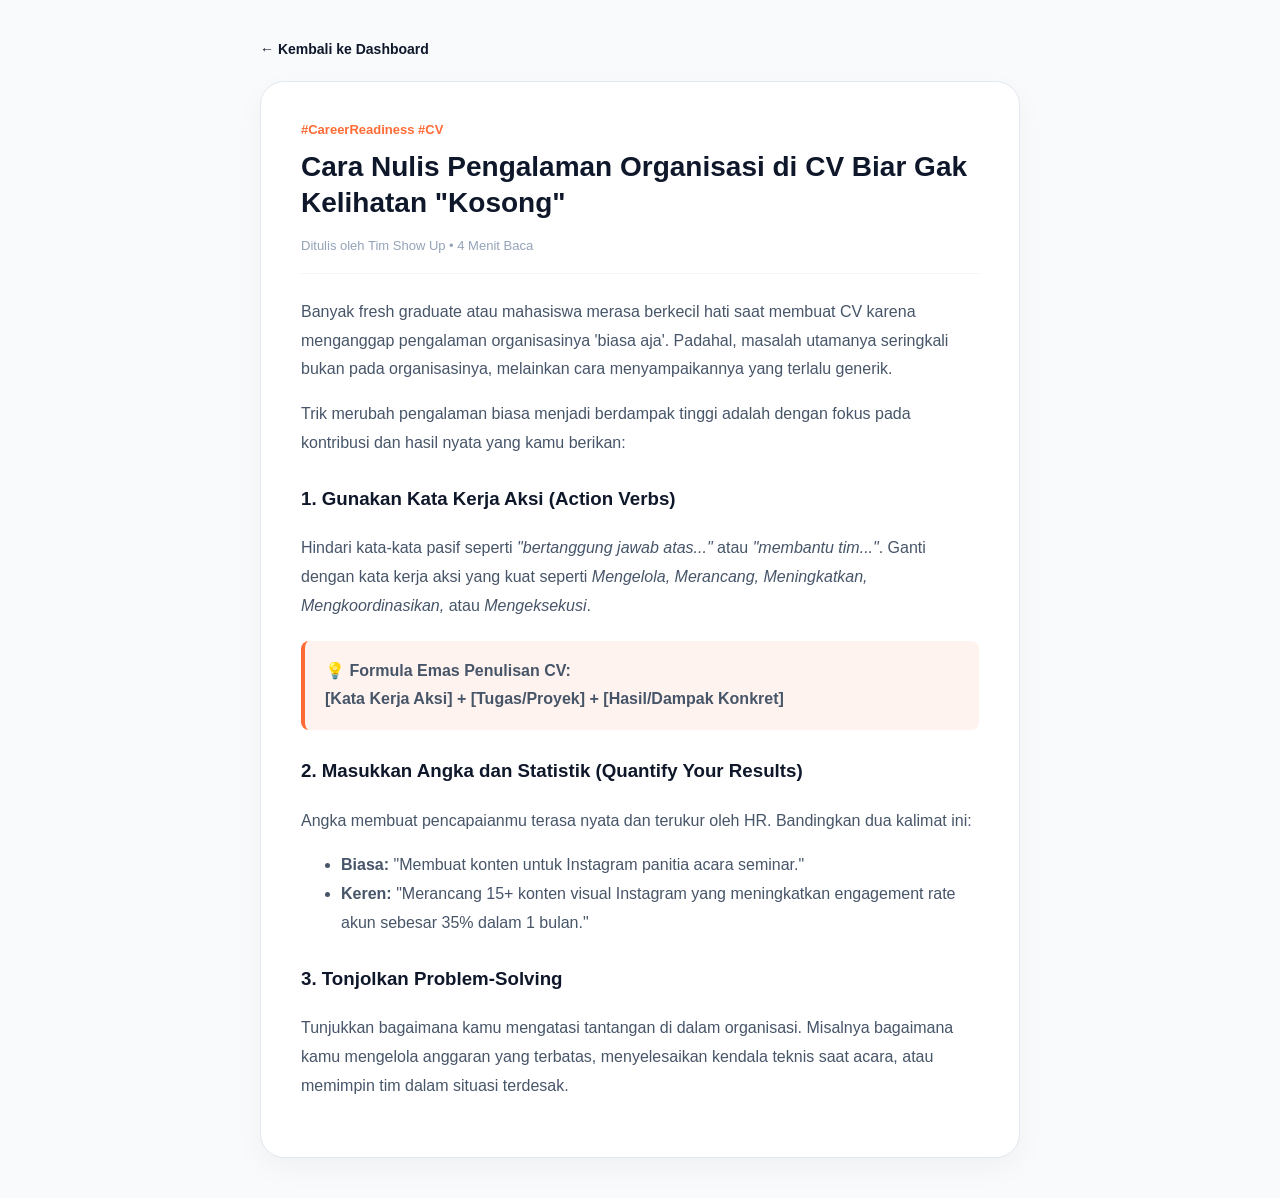
==== artikel-cv.html @ 1696f24a "waswas" ====
<!DOCTYPE html>
<html lang="id">
<head>
  <meta charset="UTF-8">
  <meta name="viewport" content="width=device-width, initial-scale=1.0">
  <title>Cara Nulis Pengalaman Organisasi di CV - Show Up</title>
  <style>
    :root {
      --navy: #0f172a;
      --orange: #ff6b35;
      --bg-light: #f8fafc;
    }
    body {
      font-family: 'Segoe UI', Tahoma, Geneva, Verdana, sans-serif;
      margin: 0;
      padding: 0;
      background-color: var(--bg-light);
      color: #334155;
    }
    .container {
      max-width: 760px;
      margin: 40px auto;
      padding: 0 20px;
    }
    .btn-back {
      display: inline-block;
      text-decoration: none;
      color: var(--navy);
      font-weight: bold;
      font-size: 14px;
      margin-bottom: 24px;
    }
    .article-card {
      background: #ffffff;
      border-radius: 24px;
      padding: 40px;
      box-shadow: 0 10px 30px rgba(0,0,0,0.04);
      border: 1px solid #e2e8f0;
    }
    .tags {
      color: var(--orange);
      font-weight: bold;
      font-size: 13px;
      margin-bottom: 12px;
      display: block;
    }
    h1 {
      color: var(--navy);
      font-size: 28px;
      line-height: 1.3;
      margin: 0 0 16px 0;
    }
    .meta-info {
      font-size: 13px;
      color: #94a3b8;
      border-bottom: 1px solid #f1f5f9;
      padding-bottom: 20px;
      margin-bottom: 24px;
    }
    .content {
      font-size: 16px;
      line-height: 1.8;
      color: #475569;
    }
    .content h3 {
      color: var(--navy);
      margin-top: 24px;
    }
    .tip-box {
      background: rgba(255,107,53,0.08);
      border-left: 4px solid var(--orange);
      padding: 16px 20px;
      border-radius: 8px;
      margin: 20px 0;
      font-weight: 500;
    }
  </style>
</head>
<body>

  <div class="container">
    <a href="index.html" class="btn-back">← Kembali ke Dashboard</a>

    <div class="article-card">
      <span class="tags">#CareerReadiness #CV</span>
      <h1>Cara Nulis Pengalaman Organisasi di CV Biar Gak Kelihatan "Kosong"</h1>
      <div class="meta-info">Ditulis oleh Tim Show Up • 4 Menit Baca</div>

      <div class="content">
        <p>Banyak fresh graduate atau mahasiswa merasa berkecil hati saat membuat CV karena menganggap pengalaman organisasinya 'biasa aja'. Padahal, masalah utamanya seringkali bukan pada organisasinya, melainkan cara menyampaikannya yang terlalu generik.</p>
        
        <p>Trik merubah pengalaman biasa menjadi berdampak tinggi adalah dengan fokus pada kontribusi dan hasil nyata yang kamu berikan:</p>

        <h3>1. Gunakan Kata Kerja Aksi (Action Verbs)</h3>
        <p>Hindari kata-kata pasif seperti <i>"bertanggung jawab atas..."</i> atau <i>"membantu tim..."</i>. Ganti dengan kata kerja aksi yang kuat seperti <i>Mengelola, Merancang, Meningkatkan, Mengkoordinasikan,</i> atau <i>Mengeksekusi</i>.</p>

        <div class="tip-box">
          💡 <b>Formula Emas Penulisan CV:</b><br>
          <b>[Kata Kerja Aksi] + [Tugas/Proyek] + [Hasil/Dampak Konkret]</b>
        </div>

        <h3>2. Masukkan Angka dan Statistik (Quantify Your Results)</h3>
        <p>Angka membuat pencapaianmu terasa nyata dan terukur oleh HR. Bandingkan dua kalimat ini:</p>
        <ul>
          <li><b>Biasa:</b> "Membuat konten untuk Instagram panitia acara seminar."</li>
          <li><b>Keren:</b> "Merancang 15+ konten visual Instagram yang meningkatkan engagement rate akun sebesar 35% dalam 1 bulan."</li>
        </ul>

        <h3>3. Tonjolkan Problem-Solving</h3>
        <p>Tunjukkan bagaimana kamu mengatasi tantangan di dalam organisasi. Misalnya bagaimana kamu mengelola anggaran yang terbatas, menyelesaikan kendala teknis saat acara, atau memimpin tim dalam situasi terdesak.</p>
      </div>
    </div>
  </div>

</body>
</html>
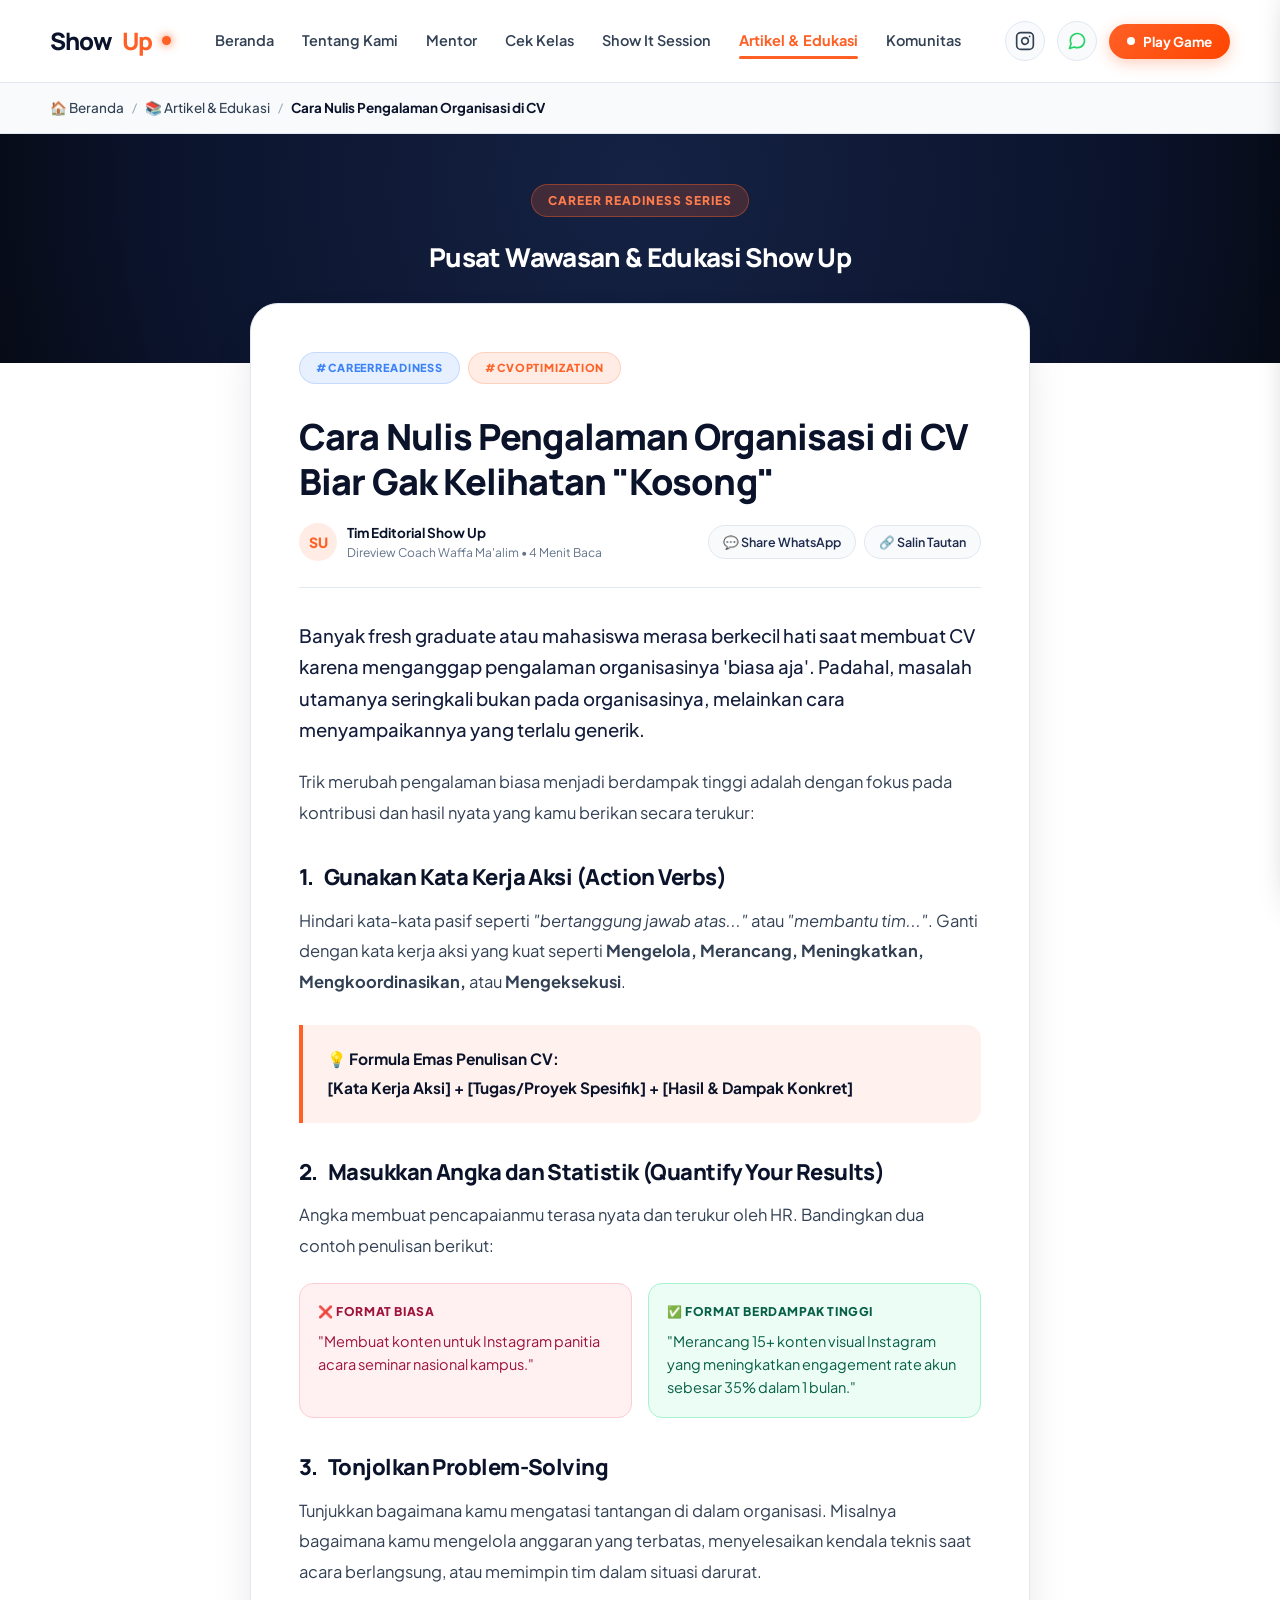
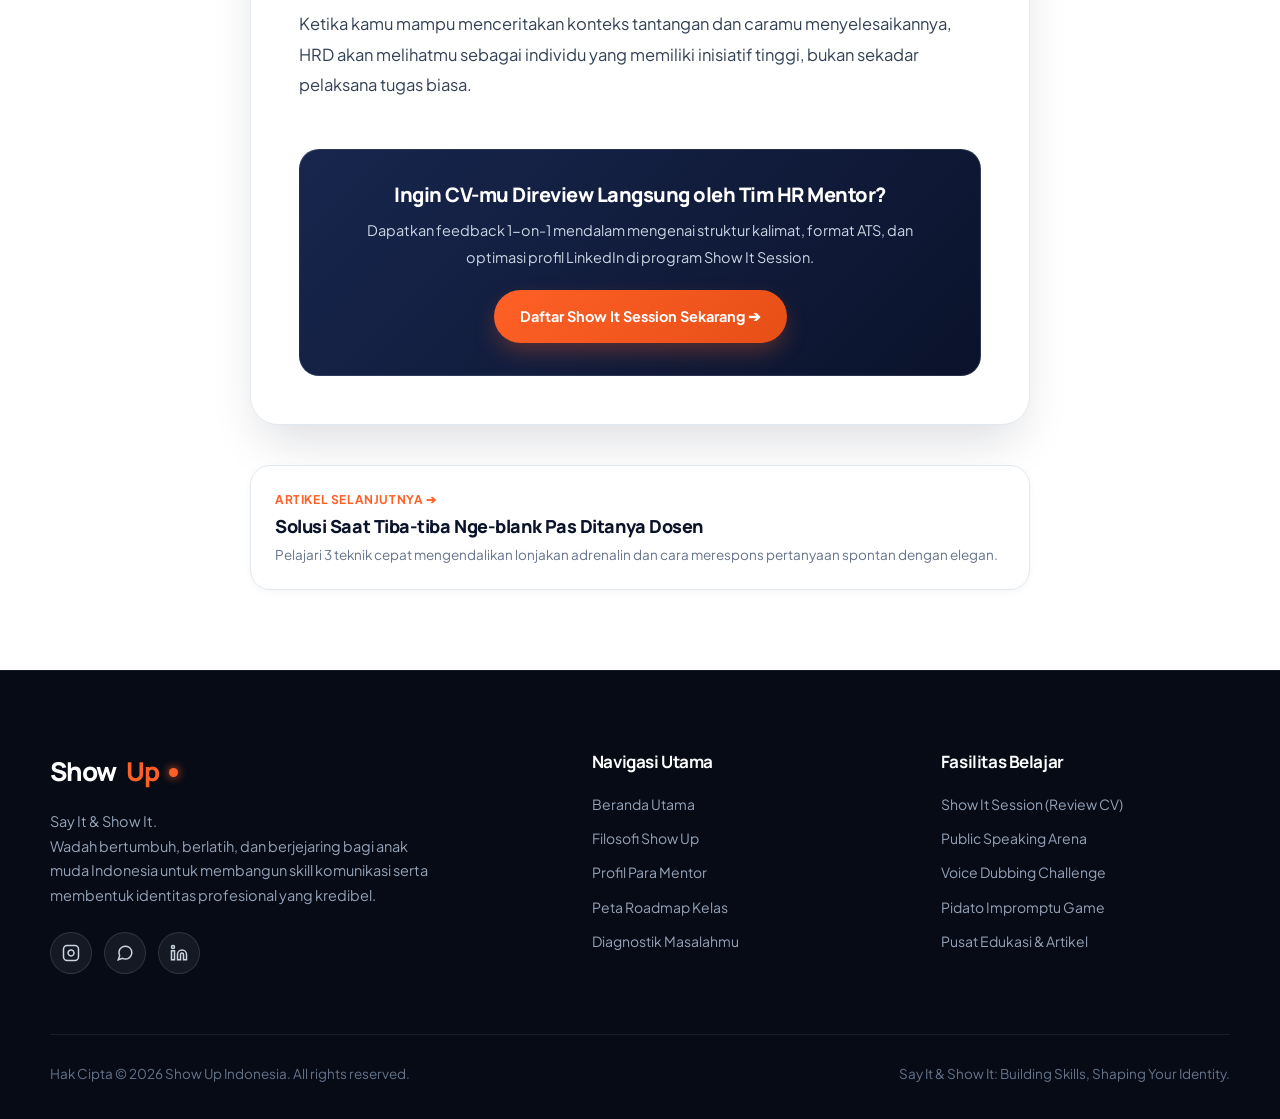
==== commit 3650902e: "warrarara" ====
--- a/artikel-cv.html
+++ b/artikel-cv.html
@@ -1,116 +1,532 @@
 <!DOCTYPE html>
 <html lang="id">
 <head>
-  <meta charset="UTF-8">
-  <meta name="viewport" content="width=device-width, initial-scale=1.0">
-  <title>Cara Nulis Pengalaman Organisasi di CV - Show Up</title>
+  <meta charset="UTF-8" />
+  <meta name="viewport" content="width=device-width, initial-scale=1.0" />
+  <meta name="theme-color" content="#0B132B" />
+  <title>Cara Nulis Pengalaman Organisasi di CV Biar Gak Kelihatan 'Kosong' — Show Up</title>
+  <meta name="description" content="Trik merubah pengalaman organisasi biasa menjadi berdampak tinggi di CV fresh graduate dengan formula Action Verbs dan Quantifiable Results." />
+
+  <!-- Global Stylesheet & Design System -->
+  <link rel="stylesheet" href="css/showup-global.css" />
+
   <style>
-    :root {
-      --navy: #0f172a;
-      --orange: #ff6b35;
-      --bg-light: #f8fafc;
-    }
-    body {
-      font-family: 'Segoe UI', Tahoma, Geneva, Verdana, sans-serif;
-      margin: 0;
-      padding: 0;
-      background-color: var(--bg-light);
+    /* Top Reading Progress Bar */
+    #reading-progress {
+      position: fixed;
+      top: 0;
+      left: 0;
+      height: 3.5px;
+      background: linear-gradient(90deg, var(--orange-500), #FF4500);
+      width: 0%;
+      z-index: 9999;
+      transition: width 0.1s ease;
+    }
+
+    .article-page-header {
+      background: radial-gradient(circle at 50% 20%, #152244 0%, #0B132B 75%, #070B16 100%);
+      padding: 50px 0 90px;
+      color: #FFFFFF;
+      text-align: center;
+    }
+
+    .article-wrap {
+      margin-top: -60px;
+      position: relative;
+      z-index: 10;
+      max-width: 820px;
+      margin-left: auto;
+      margin-right: auto;
+      padding: 0 20px 80px;
+    }
+
+    .article-card {
+      background: #FFFFFF;
+      border-radius: var(--radius-xl);
+      padding: 48px;
+      box-shadow: var(--shadow-xl);
+      border: 1px solid var(--border-light);
+    }
+
+    .article-header {
+      border-bottom: 1px solid var(--border-light);
+      padding-bottom: 24px;
+      margin-bottom: 32px;
+    }
+
+    .article-tags {
+      display: inline-flex;
+      gap: 8px;
+      margin-bottom: 14px;
+    }
+
+    .article-title {
+      font-size: clamp(26px, 3.8vw, 36px);
+      line-height: 1.25;
+      color: var(--navy-900);
+      margin-bottom: 18px;
+    }
+
+    .article-meta {
+      display: flex;
+      justify-content: space-between;
+      align-items: center;
+      flex-wrap: wrap;
+      gap: 14px;
+      font-size: 13.5px;
+      color: var(--text-muted);
+    }
+
+    .meta-author {
+      display: flex;
+      align-items: center;
+      gap: 10px;
+    }
+
+    .meta-avatar {
+      width: 38px;
+      height: 38px;
+      border-radius: 50%;
+      background: var(--orange-soft);
+      color: var(--orange-500);
+      display: grid;
+      place-items: center;
+      font-weight: 800;
+      font-size: 14px;
+    }
+
+    .meta-share-actions {
+      display: flex;
+      gap: 8px;
+    }
+
+    .share-btn {
+      background: var(--bg-slate);
+      border: 1px solid var(--border-light);
+      padding: 6px 14px;
+      border-radius: var(--radius-full);
+      font-size: 12.5px;
+      font-weight: 600;
+      color: var(--navy-700);
+      cursor: pointer;
+      display: inline-flex;
+      align-items: center;
+      gap: 6px;
+      transition: var(--transition);
+      text-decoration: none;
+    }
+
+    .share-btn:hover {
+      background: #FFFFFF;
+      border-color: var(--orange-500);
+      color: var(--orange-500);
+    }
+
+    /* Article Body Typography */
+    .article-content {
+      font-size: 16.5px;
+      line-height: 1.85;
       color: #334155;
     }
-    .container {
-      max-width: 760px;
-      margin: 40px auto;
-      padding: 0 20px;
-    }
-    .btn-back {
-      display: inline-block;
+
+    .article-content p {
+      margin-bottom: 22px;
+    }
+
+    .article-content .lead {
+      font-size: 18.5px;
+      line-height: 1.7;
+      color: var(--navy-800);
+      font-weight: 500;
+    }
+
+    .article-content h3 {
+      font-size: 22px;
+      color: var(--navy-900);
+      margin: 36px 0 14px;
+      display: flex;
+      align-items: center;
+      gap: 10px;
+    }
+
+    .tip-box {
+      background: rgba(255, 96, 38, 0.08);
+      border-left: 4px solid var(--orange-500);
+      padding: 20px 24px;
+      border-radius: 0 var(--radius-md) var(--radius-md) 0;
+      margin: 28px 0;
+      font-size: 15.5px;
+      color: var(--navy-900);
+    }
+
+    .comparison-grid {
+      display: grid;
+      grid-template-columns: 1fr 1fr;
+      gap: 16px;
+      margin: 20px 0 28px;
+    }
+
+    .comp-box {
+      padding: 18px;
+      border-radius: var(--radius-md);
+      font-size: 14.5px;
+      line-height: 1.6;
+    }
+
+    .comp-box.bad {
+      background: #FFF1F2;
+      border: 1px solid #FECDD3;
+      color: #9F1239;
+    }
+
+    .comp-box.good {
+      background: #ECFDF5;
+      border: 1px solid #A7F3D0;
+      color: #065F46;
+    }
+
+    .comp-label {
+      font-weight: 800;
+      font-size: 12px;
+      text-transform: uppercase;
+      letter-spacing: 0.05em;
+      margin-bottom: 8px;
+      display: flex;
+      align-items: center;
+      gap: 6px;
+    }
+
+    /* Article CTA Callout */
+    .article-cta-box {
+      background: linear-gradient(135deg, #18264e, #0B132B);
+      color: #FFFFFF;
+      border-radius: var(--radius-lg);
+      padding: 32px;
+      margin-top: 48px;
+      text-align: center;
+      border: 1px solid rgba(255, 255, 255, 0.1);
+    }
+
+    .article-cta-box h4 {
+      color: #FFFFFF;
+      font-size: 20px;
+      margin-bottom: 10px;
+    }
+
+    .article-cta-box p {
+      color: #CBD5E1;
+      font-size: 14.5px;
+      max-width: 560px;
+      margin: 0 auto 20px;
+    }
+
+    /* Next Article Card */
+    .next-article-nav {
+      margin-top: 40px;
+      display: block;
+      background: #FFFFFF;
+      border: 1px solid var(--border-light);
+      border-radius: var(--radius-lg);
+      padding: 24px;
       text-decoration: none;
-      color: var(--navy);
-      font-weight: bold;
-      font-size: 14px;
-      margin-bottom: 24px;
-    }
-    .article-card {
-      background: #ffffff;
-      border-radius: 24px;
-      padding: 40px;
-      box-shadow: 0 10px 30px rgba(0,0,0,0.04);
-      border: 1px solid #e2e8f0;
-    }
-    .tags {
-      color: var(--orange);
-      font-weight: bold;
-      font-size: 13px;
-      margin-bottom: 12px;
-      display: block;
-    }
-    h1 {
-      color: var(--navy);
-      font-size: 28px;
-      line-height: 1.3;
-      margin: 0 0 16px 0;
-    }
-    .meta-info {
-      font-size: 13px;
-      color: #94a3b8;
-      border-bottom: 1px solid #f1f5f9;
-      padding-bottom: 20px;
-      margin-bottom: 24px;
-    }
-    .content {
-      font-size: 16px;
-      line-height: 1.8;
-      color: #475569;
-    }
-    .content h3 {
-      color: var(--navy);
-      margin-top: 24px;
-    }
-    .tip-box {
-      background: rgba(255,107,53,0.08);
-      border-left: 4px solid var(--orange);
-      padding: 16px 20px;
-      border-radius: 8px;
-      margin: 20px 0;
-      font-weight: 500;
+      transition: var(--transition);
+      box-shadow: var(--shadow-sm);
+    }
+
+    .next-article-nav:hover {
+      border-color: var(--orange-500);
+      transform: translateY(-2px);
+      box-shadow: var(--shadow-md);
+    }
+
+    @media (max-width: 768px) {
+      .article-card {
+        padding: 28px 20px;
+      }
+      .comparison-grid {
+        grid-template-columns: 1fr;
+      }
+      .article-meta {
+        flex-direction: column;
+        align-items: flex-start;
+      }
     }
   </style>
 </head>
 <body>
 
-  <div class="container">
-    <a href="index.html" class="btn-back">← Kembali ke Dashboard</a>
-
-    <div class="article-card">
-      <span class="tags">#CareerReadiness #CV</span>
-      <h1>Cara Nulis Pengalaman Organisasi di CV Biar Gak Kelihatan "Kosong"</h1>
-      <div class="meta-info">Ditulis oleh Tim Show Up • 4 Menit Baca</div>
-
-      <div class="content">
-        <p>Banyak fresh graduate atau mahasiswa merasa berkecil hati saat membuat CV karena menganggap pengalaman organisasinya 'biasa aja'. Padahal, masalah utamanya seringkali bukan pada organisasinya, melainkan cara menyampaikannya yang terlalu generik.</p>
-        
-        <p>Trik merubah pengalaman biasa menjadi berdampak tinggi adalah dengan fokus pada kontribusi dan hasil nyata yang kamu berikan:</p>
-
-        <h3>1. Gunakan Kata Kerja Aksi (Action Verbs)</h3>
-        <p>Hindari kata-kata pasif seperti <i>"bertanggung jawab atas..."</i> atau <i>"membantu tim..."</i>. Ganti dengan kata kerja aksi yang kuat seperti <i>Mengelola, Merancang, Meningkatkan, Mengkoordinasikan,</i> atau <i>Mengeksekusi</i>.</p>
-
-        <div class="tip-box">
-          💡 <b>Formula Emas Penulisan CV:</b><br>
-          <b>[Kata Kerja Aksi] + [Tugas/Proyek] + [Hasil/Dampak Konkret]</b>
-        </div>
-
-        <h3>2. Masukkan Angka dan Statistik (Quantify Your Results)</h3>
-        <p>Angka membuat pencapaianmu terasa nyata dan terukur oleh HR. Bandingkan dua kalimat ini:</p>
-        <ul>
-          <li><b>Biasa:</b> "Membuat konten untuk Instagram panitia acara seminar."</li>
-          <li><b>Keren:</b> "Merancang 15+ konten visual Instagram yang meningkatkan engagement rate akun sebesar 35% dalam 1 bulan."</li>
-        </ul>
-
-        <h3>3. Tonjolkan Problem-Solving</h3>
-        <p>Tunjukkan bagaimana kamu mengatasi tantangan di dalam organisasi. Misalnya bagaimana kamu mengelola anggaran yang terbatas, menyelesaikan kendala teknis saat acara, atau memimpin tim dalam situasi terdesak.</p>
-      </div>
+  <!-- Top Reading Progress Bar -->
+  <div id="reading-progress"></div>
+
+  <!-- GLOBAL NAVBAR -->
+  <div class="nav-wrapper">
+    <header class="wrap nav">
+      <a class="brand" href="index.html" aria-label="Show Up Homepage">
+        Show<span class="accent">Up</span>
+        <span class="brand-dot"></span>
+      </a>
+
+      <nav class="navlinks" aria-label="Main Navigation">
+        <a href="index.html">Beranda</a>
+        <a href="index.html#about">Tentang Kami</a>
+        <a href="index.html#our-mentors">Mentor</a>
+        <a href="rasyad.html">Cek Kelas</a>
+        <a href="index.html#show-it">Show It Session</a>
+        <a href="index.html#artikel" class="active">Artikel & Edukasi</a>
+        <a href="index.html#komunitas">Komunitas</a>
+      </nav>
+
+      <div class="nav-right">
+        <a href="https://www.instagram.com/showup.co.id" target="_blank" rel="noopener noreferrer" class="icon-btn" title="Instagram @showup.co.id" aria-label="Instagram">
+          <svg width="20" height="20" viewBox="0 0 24 24" fill="none" stroke="currentColor" stroke-width="2" stroke-linecap="round" stroke-linejoin="round">
+            <rect x="2" y="2" width="20" height="20" rx="5"></rect>
+            <path d="M16 11.37A4 4 0 1 1 12.63 8 4 4 0 0 1 16 11.37z"></path>
+            <line x1="17.5" y1="6.5" x2="17.51" y2="6.5"></line>
+          </svg>
+        </a>
+
+        <a href="https://wa.me/6285881976076?text=Halo%20Tim%20Show%20Up!%20Saya%20baru%20baca%20artikel%20CV%20dan%20tertarik%20konsultasi%20bimbingan." target="_blank" rel="noopener noreferrer" class="icon-btn wa-btn" title="Konsultasi WhatsApp" aria-label="WhatsApp">
+          <svg width="20" height="20" viewBox="0 0 24 24" fill="none" stroke="currentColor" stroke-width="2" stroke-linecap="round" stroke-linejoin="round">
+            <path d="M21 11.5a8.38 8.38 0 0 1-.9 3.8 8.5 8.5 0 0 1-7.6 4.7 8.38 8.38 0 0 1-3.8-.9L3 21l1.9-5.7a8.38 8.38 0 0 1-.9-3.8 8.5 8.5 0 0 1 4.7-7.6 8.38 8.38 0 0 1 3.8-.9h.5a8.48 8.48 0 0 1 8 8v.5z"></path>
+          </svg>
+        </a>
+
+        <button class="game-btn" onclick="toggleGameMenu()" aria-label="Buka Game Arena">
+          <span class="pulse-dot"></span>
+          <span>Play Game</span>
+        </button>
+
+        <button class="mobile-toggle" onclick="toggleMobileMenu()" aria-label="Toggle Navigation Menu">
+          <svg width="24" height="24" viewBox="0 0 24 24" fill="none" stroke="currentColor" stroke-width="2" stroke-linecap="round" stroke-linejoin="round">
+            <line x1="3" y1="12" x2="21" y2="12"></line>
+            <line x1="3" y1="6" x2="21" y2="6"></line>
+            <line x1="3" y1="18" x2="21" y2="18"></line>
+          </svg>
+        </button>
+      </div>
+    </header>
+  </div>
+
+  <div id="mobile-menu">
+    <a href="index.html" onclick="toggleMobileMenu()">Beranda</a>
+    <a href="index.html#about" onclick="toggleMobileMenu()">Tentang Kami</a>
+    <a href="index.html#our-mentors" onclick="toggleMobileMenu()">Mentor</a>
+    <a href="rasyad.html" onclick="toggleMobileMenu()">Cek Kelas</a>
+    <a href="index.html#show-it" onclick="toggleMobileMenu()">Show It Session</a>
+    <a href="index.html#artikel" class="active" onclick="toggleMobileMenu()">Artikel & Edukasi</a>
+    <a href="index.html#komunitas" onclick="toggleMobileMenu()">Komunitas</a>
+  </div>
+
+  <!-- Breadcrumb Bar -->
+  <div class="breadcrumb-bar">
+    <div class="wrap">
+      <ul class="breadcrumb-list">
+        <li><a href="index.html">🏠 Beranda</a></li>
+        <li class="breadcrumb-sep">/</li>
+        <li><a href="index.html#artikel">📚 Artikel & Edukasi</a></li>
+        <li class="breadcrumb-sep">/</li>
+        <li class="breadcrumb-current">Cara Nulis Pengalaman Organisasi di CV</li>
+      </ul>
     </div>
   </div>
 
+  <!-- Hero Header Background -->
+  <div class="article-page-header">
+    <div class="wrap">
+      <span class="section-tag" style="background: rgba(255, 96, 38, 0.2); color: #FF7D4D; border-color: rgba(255, 96, 38, 0.4);">
+        CAREER READINESS SERIES
+      </span>
+      <h2 style="color: #FFFFFF; font-size: 26px; margin-top: 8px;">Pusat Wawasan & Edukasi Show Up</h2>
+    </div>
+  </div>
+
+  <!-- Main Article Body Wrap -->
+  <div class="article-wrap">
+    <article class="article-card">
+      <header class="article-header">
+        <div class="article-tags">
+          <span class="badge-pill blue" style="font-size: 11px;">#CareerReadiness</span>
+          <span class="badge-pill" style="font-size: 11px;">#CVOptimization</span>
+        </div>
+
+        <h1 class="article-title">Cara Nulis Pengalaman Organisasi di CV Biar Gak Kelihatan "Kosong"</h1>
+
+        <div class="article-meta">
+          <div class="meta-author">
+            <div class="meta-avatar">SU</div>
+            <div>
+              <div style="font-weight: 700; color: var(--navy-900);">Tim Editorial Show Up</div>
+              <div style="font-size: 12px; color: var(--text-muted);">Direview Coach Waffa Ma'alim • 4 Menit Baca</div>
+            </div>
+          </div>
+
+          <div class="meta-share-actions">
+            <a href="https://api.whatsapp.com/send?text=Yuk%20baca%20tips%20keren%20nulis%20CV%20di%20Show%20Up!%20" target="_blank" rel="noopener noreferrer" class="share-btn">
+              <span>💬 Share WhatsApp</span>
+            </a>
+            <button class="share-btn" onclick="copyCurrentUrl()">
+              <span>🔗 Salin Tautan</span>
+            </button>
+          </div>
+        </div>
+      </header>
+
+      <div class="article-content">
+        <p class="lead">Banyak fresh graduate atau mahasiswa merasa berkecil hati saat membuat CV karena menganggap pengalaman organisasinya 'biasa aja'. Padahal, masalah utamanya seringkali bukan pada organisasinya, melainkan cara menyampaikannya yang terlalu generik.</p>
+        
+        <p>Trik merubah pengalaman biasa menjadi berdampak tinggi adalah dengan fokus pada kontribusi dan hasil nyata yang kamu berikan secara terukur:</p>
+
+        <h3><span>1.</span> Gunakan Kata Kerja Aksi (Action Verbs)</h3>
+        <p>Hindari kata-kata pasif seperti <i>"bertanggung jawab atas..."</i> atau <i>"membantu tim..."</i>. Ganti dengan kata kerja aksi yang kuat seperti <b>Mengelola, Merancang, Meningkatkan, Mengkoordinasikan,</b> atau <b>Mengeksekusi</b>.</p>
+
+        <div class="tip-box">
+          💡 <strong>Formula Emas Penulisan CV:</strong><br />
+          <b>[Kata Kerja Aksi] + [Tugas/Proyek Spesifik] + [Hasil & Dampak Konkret]</b>
+        </div>
+
+        <h3><span>2.</span> Masukkan Angka dan Statistik (Quantify Your Results)</h3>
+        <p>Angka membuat pencapaianmu terasa nyata dan terukur oleh HR. Bandingkan dua contoh penulisan berikut:</p>
+
+        <div class="comparison-grid">
+          <div class="comp-box bad">
+            <div class="comp-label">❌ Format Biasa</div>
+            "Membuat konten untuk Instagram panitia acara seminar nasional kampus."
+          </div>
+          <div class="comp-box good">
+            <div class="comp-label">✅ Format Berdampak Tinggi</div>
+            "Merancang 15+ konten visual Instagram yang meningkatkan engagement rate akun sebesar 35% dalam 1 bulan."
+          </div>
+        </div>
+
+        <h3><span>3.</span> Tonjolkan Problem-Solving</h3>
+        <p>Tunjukkan bagaimana kamu mengatasi tantangan di dalam organisasi. Misalnya bagaimana kamu mengelola anggaran yang terbatas, menyelesaikan kendala teknis saat acara berlangsung, atau memimpin tim dalam situasi darurat.</p>
+
+        <p>Ketika kamu mampu menceritakan konteks tantangan dan caramu menyelesaikannya, HRD akan melihatmu sebagai individu yang memiliki inisiatif tinggi, bukan sekadar pelaksana tugas biasa.</p>
+
+        <!-- CTA Inside Article -->
+        <div class="article-cta-box">
+          <h4>Ingin CV-mu Direview Langsung oleh Tim HR Mentor?</h4>
+          <p>Dapatkan feedback 1-on-1 mendalam mengenai struktur kalimat, format ATS, dan optimasi profil LinkedIn di program Show It Session.</p>
+          <a href="index.html#show-it" class="btn btn-orange">Daftar Show It Session Sekarang ➔</a>
+        </div>
+      </div>
+    </article>
+
+    <!-- Next Article Recommendation -->
+    <a href="artikel-ngeblank.html" class="next-article-nav">
+      <div style="font-size: 12px; font-weight: 700; color: var(--orange-500); text-transform: uppercase; letter-spacing: 0.05em; margin-bottom: 6px;">
+        ARTIKEL SELANJUTNYA ➔
+      </div>
+      <h4 style="margin: 0 0 6px; font-size: 18px; color: var(--navy-900);">
+        Solusi Saat Tiba-tiba Nge-blank Pas Ditanya Dosen
+      </h4>
+      <p style="margin: 0; font-size: 13.5px; color: var(--text-muted);">
+        Pelajari 3 teknik cepat mengendalikan lonjakan adrenalin dan cara merespons pertanyaan spontan dengan elegan.
+      </p>
+    </a>
+  </div>
+
+  <!-- GLOBAL FOOTER -->
+  <footer class="footer">
+    <div class="wrap">
+      <div class="footer-top">
+        <div class="footer-brand-col">
+          <a class="brand" href="index.html" style="color: #FFFFFF; font-size: 26px;">
+            Show<span class="accent">Up</span>
+            <span class="brand-dot"></span>
+          </a>
+          <p class="footer-desc">
+            Say It & Show It.<br>
+            Wadah bertumbuh, berlatih, dan berjejaring bagi anak muda Indonesia untuk membangun skill komunikasi serta membentuk identitas profesional yang kredibel.
+          </p>
+          <div class="social-links">
+            <a href="https://www.instagram.com/showup.co.id" target="_blank" rel="noopener noreferrer" class="social-circle" aria-label="Instagram">
+              <svg width="18" height="18" viewBox="0 0 24 24" fill="none" stroke="currentColor" stroke-width="2"><rect x="2" y="2" width="20" height="20" rx="5" ry="5"></rect><path d="M16 11.37A4 4 0 1 1 12.63 8 4 4 0 0 1 16 11.37z"></path><line x1="17.5" y1="6.5" x2="17.51" y2="6.5"></line></svg>
+            </a>
+            <a href="https://wa.me/6285881976076" target="_blank" rel="noopener noreferrer" class="social-circle" aria-label="WhatsApp">
+              <svg width="18" height="18" viewBox="0 0 24 24" fill="none" stroke="currentColor" stroke-width="2"><path d="M21 11.5a8.38 8.38 0 0 1-.9 3.8 8.5 8.5 0 0 1-7.6 4.7 8.38 8.38 0 0 1-3.8-.9L3 21l1.9-5.7a8.38 8.38 0 0 1-.9-3.8 8.5 8.5 0 0 1 4.7-7.6 8.38 8.38 0 0 1 3.8-.9h.5a8.48 8.48 0 0 1 8 8v.5z"></path></svg>
+            </a>
+            <a href="https://linkedin.com" target="_blank" rel="noopener noreferrer" class="social-circle" aria-label="LinkedIn">
+              <svg width="18" height="18" viewBox="0 0 24 24" fill="none" stroke="currentColor" stroke-width="2"><path d="M16 8a6 6 0 0 1 6 6v7h-4v-7a2 2 0 0 0-2-2 2 2 0 0 0-2 2v7h-4v-7a6 6 0 0 1 6-6z"></path><rect x="2" y="9" width="4" height="12"></rect><circle cx="4" cy="4" r="2"></circle></svg>
+            </a>
+          </div>
+        </div>
+
+        <div class="footer-nav-col">
+          <h4>Navigasi Utama</h4>
+          <div class="footer-links-list">
+            <a href="index.html">Beranda Utama</a>
+            <a href="index.html#about">Filosofi Show Up</a>
+            <a href="index.html#our-mentors">Profil Para Mentor</a>
+            <a href="rasyad.html">Peta Roadmap Kelas</a>
+            <a href="index.html#assessment">Diagnostik Masalahmu</a>
+          </div>
+        </div>
+
+        <div class="footer-nav-col">
+          <h4>Fasilitas Belajar</h4>
+          <div class="footer-links-list">
+            <a href="index.html#show-it">Show It Session (Review CV)</a>
+            <a href="game-public-speaking.html">Public Speaking Arena</a>
+            <a href="game-dubbing.html">Voice Dubbing Challenge</a>
+            <a href="game-pidato.html">Pidato Impromptu Game</a>
+            <a href="index.html#artikel">Pusat Edukasi & Artikel</a>
+          </div>
+        </div>
+      </div>
+
+      <div class="footer-bottom">
+        <span>Hak Cipta &copy; 2026 Show Up Indonesia. All rights reserved.</span>
+        <span>Say It & Show It: Building Skills, Shaping Your Identity.</span>
+      </div>
+    </div>
+  </footer>
+
+  <!-- Game Drawer -->
+  <div id="game-drawer">
+    <div class="game-drawer-header">
+      <div style="display: flex; align-items: center; gap: 10px;">
+        <span style="font-size: 26px;">🎮</span>
+        <div>
+          <h3 style="margin: 0; font-size: 19px; color: #FFFFFF;">Game Arena</h3>
+          <span style="font-size: 12px; color: #94A3B8;">Latihan Spontan & Refleks Bicara</span>
+        </div>
+      </div>
+      <button onclick="toggleGameMenu()" style="background: transparent; border: 0; color: #94A3B8; font-size: 24px; cursor: pointer;">&times;</button>
+    </div>
+
+    <a href="game-public-speaking.html" class="game-card-link">
+      <div class="game-card-item" style="border-left: 3px solid #FF6026;">
+        <div style="font-weight: 700; color: #FFFFFF; font-size: 15px; margin-bottom: 4px;">🎙️ Public Speaking Arena</div>
+        <p style="color: #94A3B8; font-size: 12.5px; margin: 0; line-height: 1.4;">Putar roulette topik dan bicara live di depan webcam selama 60 detik.</p>
+      </div>
+    </a>
+    <a href="game-dubbing.html" class="game-card-link">
+      <div class="game-card-item" style="border-left: 3px solid #3B82F6;">
+        <div style="font-weight: 700; color: #FFFFFF; font-size: 15px; margin-bottom: 4px;">🎬 Voice Dubbing Challenge</div>
+        <p style="color: #94A3B8; font-size: 12.5px; margin: 0; line-height: 1.4;">Ikuti teks teleprompter karaoke animasi atau iklan dan rekam suaramu.</p>
+      </div>
+    </a>
+    <a href="game-pidato.html" class="game-card-link">
+      <div class="game-card-item" style="border-left: 3px solid #10B981;">
+        <div style="font-weight: 700; color: #FFFFFF; font-size: 15px; margin-bottom: 4px;">⚡ Pidato Impromptu Game</div>
+        <p style="color: #94A3B8; font-size: 12.5px; margin: 0; line-height: 1.4;">Tantangan 30 detik menyusun argumen PREP spontan dengan timer ketat.</p>
+      </div>
+    </a>
+  </div>
+  <div id="game-backdrop" onclick="toggleGameMenu()"></div>
+
+  <script src="js/showup-global.js"></script>
+
+  <!-- Reading Progress Bar Script -->
+  <script>
+    window.addEventListener('scroll', () => {
+      const winScroll = document.documentElement.scrollTop || document.body.scrollTop;
+      const height = document.documentElement.scrollHeight - document.documentElement.clientHeight;
+      const scrolled = (winScroll / height) * 100;
+      const progressBar = document.getElementById('reading-progress');
+      if (progressBar) progressBar.style.width = scrolled + '%';
+    });
+  </script>
 </body>
 </html>
--- a/css/showup-global.css
+++ b/css/showup-global.css
@@ -0,0 +1,742 @@
+/* ==========================================================================
+   SHOW UP — SAY IT & SHOW IT
+   MASTER DESIGN SYSTEM & GLOBAL STYLESHEET
+   ========================================================================== */
+
+@import url('https://fonts.googleapis.com/css2?family=Manrope:wght@600;700;800&family=Plus+Jakarta+Sans:wght@400;500;600;700;800&display=swap');
+
+:root {
+  /* Brand Palette */
+  --navy-950: #070B16;
+  --navy-900: #0B132B;
+  --navy-800: #141E3C;
+  --navy-700: #1E2B4F;
+  --navy-600: #334155;
+  
+  --orange-500: #FF6026;
+  --orange-600: #E64F17;
+  --orange-400: #FF7D4D;
+  --orange-soft: rgba(255, 96, 38, 0.12);
+  --orange-glow: rgba(255, 96, 38, 0.35);
+
+  --emerald-500: #10B981;
+  --emerald-soft: rgba(16, 185, 129, 0.12);
+  --blue-500: #3B82F6;
+  --blue-soft: rgba(59, 130, 246, 0.12);
+  --amber-500: #F59E0B;
+  --red-500: #EF4444;
+
+  /* Surfaces & Text */
+  --bg-white: #FFFFFF;
+  --bg-slate: #F8FAFC;
+  --bg-slate-card: #F1F5F9;
+  --text-main: #0F172A;
+  --text-muted: #64748B;
+  --text-light: #94A3B8;
+  --border-light: #E2E8F0;
+  --border-subtle: #F1F5F9;
+
+  /* Shadows */
+  --shadow-sm: 0 2px 8px rgba(15, 23, 42, 0.04);
+  --shadow-md: 0 10px 25px -5px rgba(15, 23, 42, 0.06), 0 8px 10px -6px rgba(15, 23, 42, 0.04);
+  --shadow-lg: 0 20px 40px -15px rgba(15, 23, 42, 0.08), 0 0 1px rgba(15, 23, 42, 0.1);
+  --shadow-xl: 0 25px 50px -12px rgba(15, 23, 42, 0.15);
+  --shadow-orange: 0 10px 25px -4px var(--orange-glow);
+
+  /* Radius */
+  --radius-sm: 8px;
+  --radius-md: 14px;
+  --radius-lg: 20px;
+  --radius-xl: 28px;
+  --radius-full: 9999px;
+
+  /* Transitions */
+  --ease-spring: cubic-bezier(0.16, 1, 0.3, 1);
+  --transition: all 0.25s cubic-bezier(0.4, 0, 0.2, 1);
+}
+
+/* Base Reset */
+*, *::before, *::after {
+  box-sizing: border-box;
+  margin: 0;
+  padding: 0;
+}
+
+html {
+  scroll-behavior: smooth;
+  font-size: 16px;
+}
+
+body {
+  font-family: 'Plus Jakarta Sans', -apple-system, BlinkMacSystemFont, sans-serif;
+  background-color: var(--bg-white);
+  color: var(--text-main);
+  line-height: 1.6;
+  -webkit-font-smoothing: antialiased;
+  -moz-osx-font-smoothing: grayscale;
+  overflow-x: hidden;
+}
+
+h1, h2, h3, h4, h5, h6 {
+  font-family: 'Manrope', 'Plus Jakarta Sans', sans-serif;
+  font-weight: 800;
+  color: var(--navy-900);
+  line-height: 1.25;
+  letter-spacing: -0.025em;
+}
+
+a {
+  color: inherit;
+  text-decoration: none;
+  transition: var(--transition);
+}
+
+button, input, select, textarea {
+  font-family: inherit;
+}
+
+img {
+  max-width: 100%;
+  display: block;
+}
+
+/* Layout Containers */
+.wrap {
+  width: min(1180px, calc(100% - 48px));
+  margin: 0 auto;
+}
+
+.section {
+  padding: 90px 0;
+  position: relative;
+}
+
+.section-head {
+  text-align: center;
+  max-width: 680px;
+  margin: 0 auto 50px;
+}
+
+.section-head h2 {
+  font-size: clamp(28px, 4vw, 40px);
+  margin-bottom: 14px;
+  color: var(--navy-900);
+}
+
+.section-head p {
+  color: var(--text-muted);
+  font-size: clamp(15px, 1.8vw, 17px);
+  line-height: 1.7;
+}
+
+/* Section Tags / Badges */
+.section-tag, .badge-pill {
+  display: inline-flex;
+  align-items: center;
+  gap: 8px;
+  background: var(--orange-soft);
+  color: var(--orange-500);
+  font-size: 12px;
+  font-weight: 800;
+  letter-spacing: 0.08em;
+  text-transform: uppercase;
+  padding: 6px 16px;
+  border-radius: var(--radius-full);
+  margin-bottom: 16px;
+  border: 1px solid rgba(255, 96, 38, 0.2);
+}
+
+.section-tag.blue, .badge-pill.blue {
+  background: var(--blue-soft);
+  color: var(--blue-500);
+  border-color: rgba(59, 130, 246, 0.2);
+}
+
+.section-tag.emerald, .badge-pill.emerald {
+  background: var(--emerald-soft);
+  color: var(--emerald-500);
+  border-color: rgba(16, 185, 129, 0.2);
+}
+
+/* ==========================================================================
+   BUTTONS SYSTEM
+   ========================================================================== */
+.btn {
+  display: inline-flex;
+  align-items: center;
+  justify-content: center;
+  gap: 10px;
+  padding: 13px 26px;
+  font-weight: 700;
+  font-size: 14.5px;
+  border-radius: var(--radius-full);
+  border: 0;
+  cursor: pointer;
+  transition: var(--transition);
+  white-space: nowrap;
+  position: relative;
+  overflow: hidden;
+  text-decoration: none;
+}
+
+.btn-orange {
+  background: linear-gradient(135deg, var(--orange-500), var(--orange-600));
+  color: #FFFFFF !important;
+  box-shadow: var(--shadow-orange);
+}
+
+.btn-orange:hover {
+  transform: translateY(-2px);
+  box-shadow: 0 14px 30px -4px var(--orange-glow);
+  background: linear-gradient(135deg, var(--orange-400), var(--orange-500));
+}
+
+.btn-navy {
+  background: var(--navy-900);
+  color: #FFFFFF !important;
+  box-shadow: var(--shadow-md);
+}
+
+.btn-navy:hover {
+  background: var(--navy-800);
+  transform: translateY(-2px);
+  box-shadow: var(--shadow-lg);
+}
+
+.btn-outline-white {
+  background: rgba(255, 255, 255, 0.08);
+  color: #FFFFFF !important;
+  border: 1px solid rgba(255, 255, 255, 0.2);
+  backdrop-filter: blur(8px);
+}
+
+.btn-outline-white:hover {
+  background: rgba(255, 255, 255, 0.16);
+  border-color: rgba(255, 255, 255, 0.4);
+  transform: translateY(-2px);
+}
+
+.btn-outline-navy {
+  background: transparent;
+  color: var(--navy-900) !important;
+  border: 1.5px solid var(--border-light);
+}
+
+.btn-outline-navy:hover {
+  border-color: var(--navy-900);
+  background: var(--bg-slate);
+}
+
+.btn-sm {
+  padding: 8px 18px;
+  font-size: 13px;
+  border-radius: var(--radius-full);
+}
+
+.btn-icon {
+  display: inline-flex;
+  align-items: center;
+  gap: 8px;
+}
+
+/* ==========================================================================
+   GLOBAL NAVBAR
+   ========================================================================== */
+.nav-wrapper {
+  background: rgba(255, 255, 255, 0.92);
+  backdrop-filter: blur(16px);
+  -webkit-backdrop-filter: blur(16px);
+  position: sticky;
+  top: 0;
+  z-index: 1000;
+  border-bottom: 1px solid var(--border-light);
+  transition: var(--transition);
+}
+
+.nav {
+  height: 82px;
+  display: flex;
+  align-items: center;
+  justify-content: space-between;
+  gap: 24px;
+}
+
+.brand {
+  display: flex;
+  align-items: center;
+  gap: 10px;
+  font-family: 'Manrope', sans-serif;
+  font-weight: 800;
+  font-size: 24px;
+  color: var(--navy-900);
+  letter-spacing: -0.04em;
+  text-decoration: none;
+}
+
+.brand-dot {
+  width: 9px;
+  height: 9px;
+  background: var(--orange-500);
+  border-radius: 50%;
+  display: inline-block;
+  box-shadow: 0 0 10px var(--orange-500);
+}
+
+.brand span.accent {
+  color: var(--orange-500);
+}
+
+.navlinks {
+  display: flex;
+  gap: 28px;
+  align-items: center;
+}
+
+.navlinks a {
+  font-size: 14.5px;
+  font-weight: 600;
+  color: var(--navy-600);
+  position: relative;
+  padding: 6px 0;
+  text-decoration: none;
+}
+
+.navlinks a::after {
+  content: '';
+  position: absolute;
+  bottom: 0;
+  left: 0;
+  width: 0;
+  height: 2.5px;
+  background: var(--orange-500);
+  border-radius: 2px;
+  transition: width 0.25s ease;
+}
+
+.navlinks a:hover {
+  color: var(--navy-900);
+}
+
+.navlinks a:hover::after,
+.navlinks a.active::after {
+  width: 100%;
+}
+
+.navlinks a.active {
+  color: var(--orange-500);
+  font-weight: 700;
+}
+
+.nav-right {
+  display: flex;
+  align-items: center;
+  gap: 12px;
+}
+
+.icon-btn {
+  width: 40px;
+  height: 40px;
+  border-radius: 50%;
+  display: grid;
+  place-items: center;
+  color: var(--navy-600);
+  background: var(--bg-slate);
+  border: 1px solid var(--border-light);
+  transition: var(--transition);
+  text-decoration: none;
+}
+
+.icon-btn:hover {
+  color: var(--navy-900);
+  background: #FFFFFF;
+  border-color: var(--text-light);
+  transform: translateY(-2px);
+  box-shadow: var(--shadow-sm);
+}
+
+.icon-btn.wa-btn {
+  color: #25D366;
+}
+
+.icon-btn.wa-btn:hover {
+  background: rgba(37, 211, 102, 0.1);
+  border-color: #25D366;
+}
+
+.game-btn {
+  background: linear-gradient(135deg, var(--orange-500), #FF4500);
+  color: #FFFFFF !important;
+  padding: 9px 18px;
+  border-radius: var(--radius-full);
+  font-size: 13.5px;
+  font-weight: 700;
+  display: inline-flex;
+  align-items: center;
+  gap: 8px;
+  border: 0;
+  cursor: pointer;
+  box-shadow: 0 4px 15px rgba(255, 96, 38, 0.3);
+  transition: var(--transition);
+  text-decoration: none;
+}
+
+.game-btn:hover {
+  transform: translateY(-2px);
+  box-shadow: 0 8px 22px rgba(255, 96, 38, 0.45);
+}
+
+.pulse-dot {
+  width: 8px;
+  height: 8px;
+  background: #FFFFFF;
+  border-radius: 50%;
+  display: inline-block;
+  animation: pulse-glow 1.6s infinite;
+}
+
+@keyframes pulse-glow {
+  0% { transform: scale(0.95); opacity: 1; }
+  50% { transform: scale(1.4); opacity: 0.6; }
+  100% { transform: scale(0.95); opacity: 1; }
+}
+
+.mobile-toggle {
+  display: none;
+  background: transparent;
+  border: 0;
+  color: var(--navy-900);
+  cursor: pointer;
+  padding: 6px;
+}
+
+/* Mobile Navigation Menu */
+#mobile-menu {
+  display: none;
+  position: fixed;
+  top: 82px;
+  left: 0;
+  width: 100%;
+  background: #FFFFFF;
+  border-bottom: 1px solid var(--border-light);
+  box-shadow: var(--shadow-xl);
+  padding: 24px;
+  flex-direction: column;
+  gap: 16px;
+  z-index: 999;
+}
+
+#mobile-menu.open {
+  display: flex;
+}
+
+#mobile-menu a {
+  font-size: 16px;
+  font-weight: 600;
+  color: var(--navy-900);
+  padding: 10px 0;
+  border-bottom: 1px solid var(--border-subtle);
+  text-decoration: none;
+}
+
+#mobile-menu a.active {
+  color: var(--orange-500);
+  font-weight: 700;
+}
+
+/* ==========================================================================
+   BREADCRUMB COMPONENT
+   ========================================================================== */
+.breadcrumb-bar {
+  background: var(--bg-slate);
+  border-bottom: 1px solid var(--border-light);
+  padding: 14px 0;
+  font-size: 13.5px;
+}
+
+.breadcrumb-list {
+  display: flex;
+  align-items: center;
+  gap: 8px;
+  list-style: none;
+  color: var(--text-muted);
+  flex-wrap: wrap;
+}
+
+.breadcrumb-list a {
+  color: var(--navy-600);
+  font-weight: 500;
+}
+
+.breadcrumb-list a:hover {
+  color: var(--orange-500);
+}
+
+.breadcrumb-sep {
+  color: var(--text-light);
+  font-size: 12px;
+}
+
+.breadcrumb-current {
+  color: var(--navy-900);
+  font-weight: 700;
+  max-width: 320px;
+  white-space: nowrap;
+  overflow: hidden;
+  text-overflow: ellipsis;
+}
+
+/* ==========================================================================
+   GAME DRAWER
+   ========================================================================== */
+#game-drawer {
+  position: fixed;
+  top: 0;
+  right: -420px;
+  width: min(390px, 90vw);
+  height: 100vh;
+  background: #0B132B;
+  box-shadow: -10px 0 35px rgba(0, 0, 0, 0.45);
+  z-index: 2000;
+  transition: right 0.35s cubic-bezier(0.16, 1, 0.3, 1);
+  padding: 30px 24px;
+  overflow-y: auto;
+  box-sizing: border-box;
+  color: #FFFFFF;
+}
+
+#game-backdrop {
+  display: none;
+  position: fixed;
+  top: 0;
+  left: 0;
+  width: 100%;
+  height: 100%;
+  background: rgba(7, 11, 22, 0.65);
+  backdrop-filter: blur(4px);
+  z-index: 1999;
+}
+
+.game-drawer-header {
+  display: flex;
+  justify-content: space-between;
+  align-items: center;
+  border-bottom: 1px solid rgba(255, 255, 255, 0.1);
+  padding-bottom: 20px;
+  margin-bottom: 24px;
+}
+
+.game-card-link {
+  text-decoration: none;
+  display: block;
+  margin-bottom: 14px;
+}
+
+.game-card-item {
+  background: rgba(255, 255, 255, 0.05);
+  border: 1px solid rgba(255, 255, 255, 0.1);
+  border-radius: var(--radius-md);
+  padding: 16px;
+  transition: var(--transition);
+}
+
+.game-card-item:hover {
+  background: rgba(255, 255, 255, 0.1);
+  transform: translateY(-2px);
+  border-color: var(--orange-500);
+}
+
+/* ==========================================================================
+   GAME ARENA UNIFIED TOPBAR (FOR GAME PAGES)
+   ========================================================================== */
+.game-topbar {
+  width: 100%;
+  background: rgba(11, 19, 43, 0.85);
+  backdrop-filter: blur(14px);
+  -webkit-backdrop-filter: blur(14px);
+  border-bottom: 1px solid rgba(255, 255, 255, 0.1);
+  position: sticky;
+  top: 0;
+  z-index: 1000;
+  padding: 14px 0;
+}
+
+.game-topbar-inner {
+  display: flex;
+  align-items: center;
+  justify-content: space-between;
+  gap: 16px;
+  flex-wrap: wrap;
+}
+
+.game-switcher-tabs {
+  display: flex;
+  align-items: center;
+  background: rgba(0, 0, 0, 0.35);
+  padding: 4px;
+  border-radius: var(--radius-full);
+  border: 1px solid rgba(255, 255, 255, 0.1);
+  gap: 4px;
+}
+
+.game-tab-btn {
+  padding: 8px 16px;
+  font-size: 13px;
+  font-weight: 700;
+  color: #94A3B8;
+  border-radius: var(--radius-full);
+  text-decoration: none;
+  transition: var(--transition);
+  display: inline-flex;
+  align-items: center;
+  gap: 6px;
+  white-space: nowrap;
+}
+
+.game-tab-btn:hover {
+  color: #FFFFFF;
+}
+
+.game-tab-btn.active {
+  background: linear-gradient(135deg, var(--orange-500), var(--orange-600));
+  color: #FFFFFF;
+  box-shadow: 0 4px 15px var(--orange-glow);
+}
+
+/* ==========================================================================
+   GLOBAL FOOTER
+   ========================================================================== */
+.footer {
+  background: var(--navy-950);
+  color: #FFFFFF;
+  padding: 80px 0 35px;
+  position: relative;
+  border-top: 1px solid rgba(255, 255, 255, 0.08);
+}
+
+.footer-top {
+  display: grid;
+  grid-template-columns: 2fr 1.2fr 1.2fr;
+  gap: 60px;
+  margin-bottom: 60px;
+}
+
+.footer-brand-col .brand {
+  color: #FFFFFF;
+  font-size: 26px;
+  margin-bottom: 16px;
+}
+
+.footer-desc {
+  color: #94A3B8;
+  font-size: 14.5px;
+  line-height: 1.7;
+  max-width: 380px;
+  margin-bottom: 24px;
+}
+
+.social-links {
+  display: flex;
+  gap: 12px;
+}
+
+.social-circle {
+  width: 42px;
+  height: 42px;
+  border-radius: 50%;
+  background: rgba(255, 255, 255, 0.06);
+  border: 1px solid rgba(255, 255, 255, 0.12);
+  display: grid;
+  place-items: center;
+  color: #CBD5E1;
+  transition: var(--transition);
+  text-decoration: none;
+}
+
+.social-circle:hover {
+  background: var(--orange-500);
+  border-color: var(--orange-500);
+  color: #FFFFFF;
+  transform: translateY(-3px);
+  box-shadow: 0 8px 18px var(--orange-glow);
+}
+
+.footer-nav-col h4 {
+  font-size: 17px;
+  font-weight: 700;
+  color: #FFFFFF;
+  margin-bottom: 20px;
+}
+
+.footer-links-list {
+  display: flex;
+  flex-direction: column;
+  gap: 12px;
+}
+
+.footer-links-list a {
+  color: #94A3B8;
+  font-size: 14px;
+  text-decoration: none;
+  transition: var(--transition);
+  display: inline-flex;
+  align-items: center;
+  gap: 6px;
+}
+
+.footer-links-list a:hover {
+  color: var(--orange-400);
+  transform: translateX(4px);
+}
+
+.footer-bottom {
+  display: flex;
+  justify-content: space-between;
+  align-items: center;
+  border-top: 1px solid rgba(255, 255, 255, 0.08);
+  padding-top: 28px;
+  font-size: 13.5px;
+  color: #64748B;
+  flex-wrap: wrap;
+  gap: 14px;
+}
+
+/* ==========================================================================
+   RESPONSIVE DESIGN RULES
+   ========================================================================== */
+@media (max-width: 960px) {
+  .navlinks {
+    display: none;
+  }
+  .mobile-toggle {
+    display: block;
+  }
+  .footer-top {
+    grid-template-columns: 1fr;
+    gap: 40px;
+  }
+  .game-topbar-inner {
+    justify-content: center;
+  }
+}
+
+@media (max-width: 640px) {
+  .section {
+    padding: 60px 0;
+  }
+  .wrap {
+    width: calc(100% - 32px);
+  }
+  .footer-bottom {
+    flex-direction: column;
+    text-align: center;
+  }
+  .game-switcher-tabs {
+    flex-direction: column;
+    width: 100%;
+    border-radius: var(--radius-md);
+  }
+  .game-tab-btn {
+    width: 100%;
+    justify-content: center;
+  }
+}
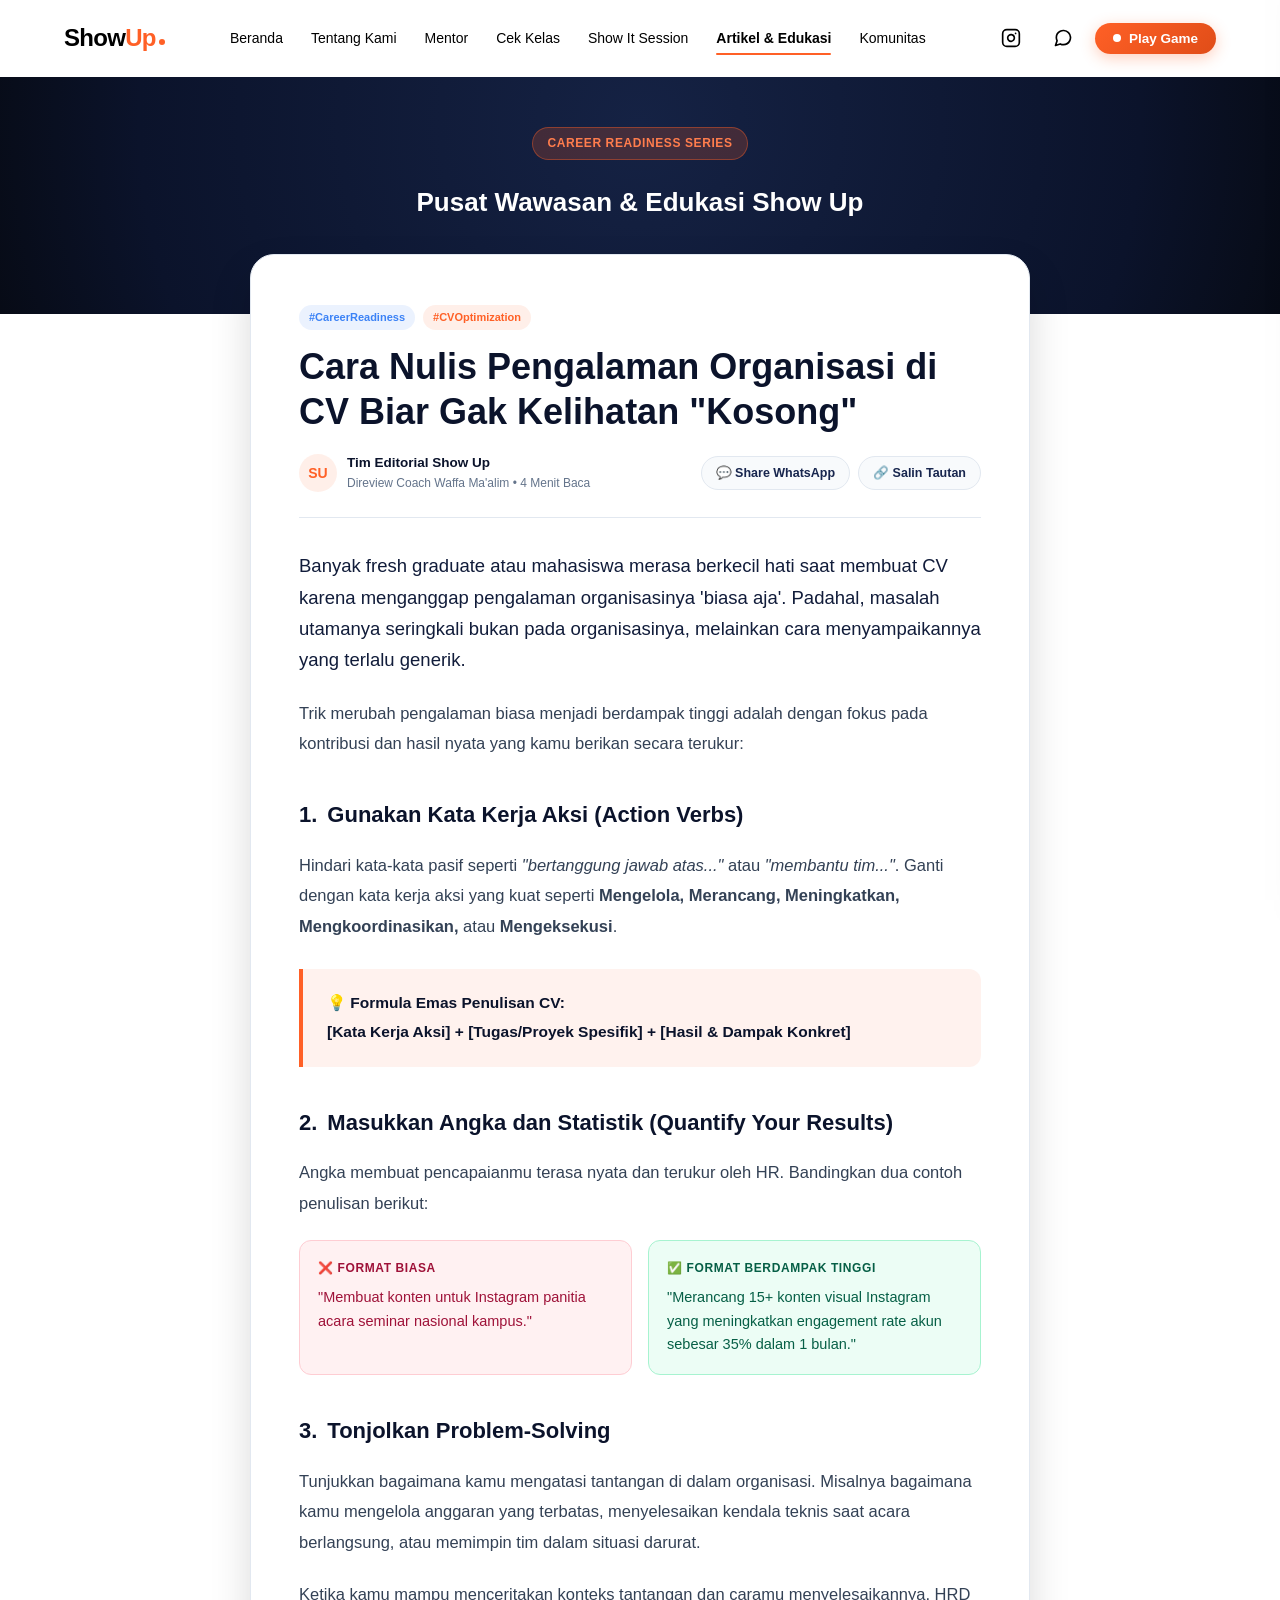
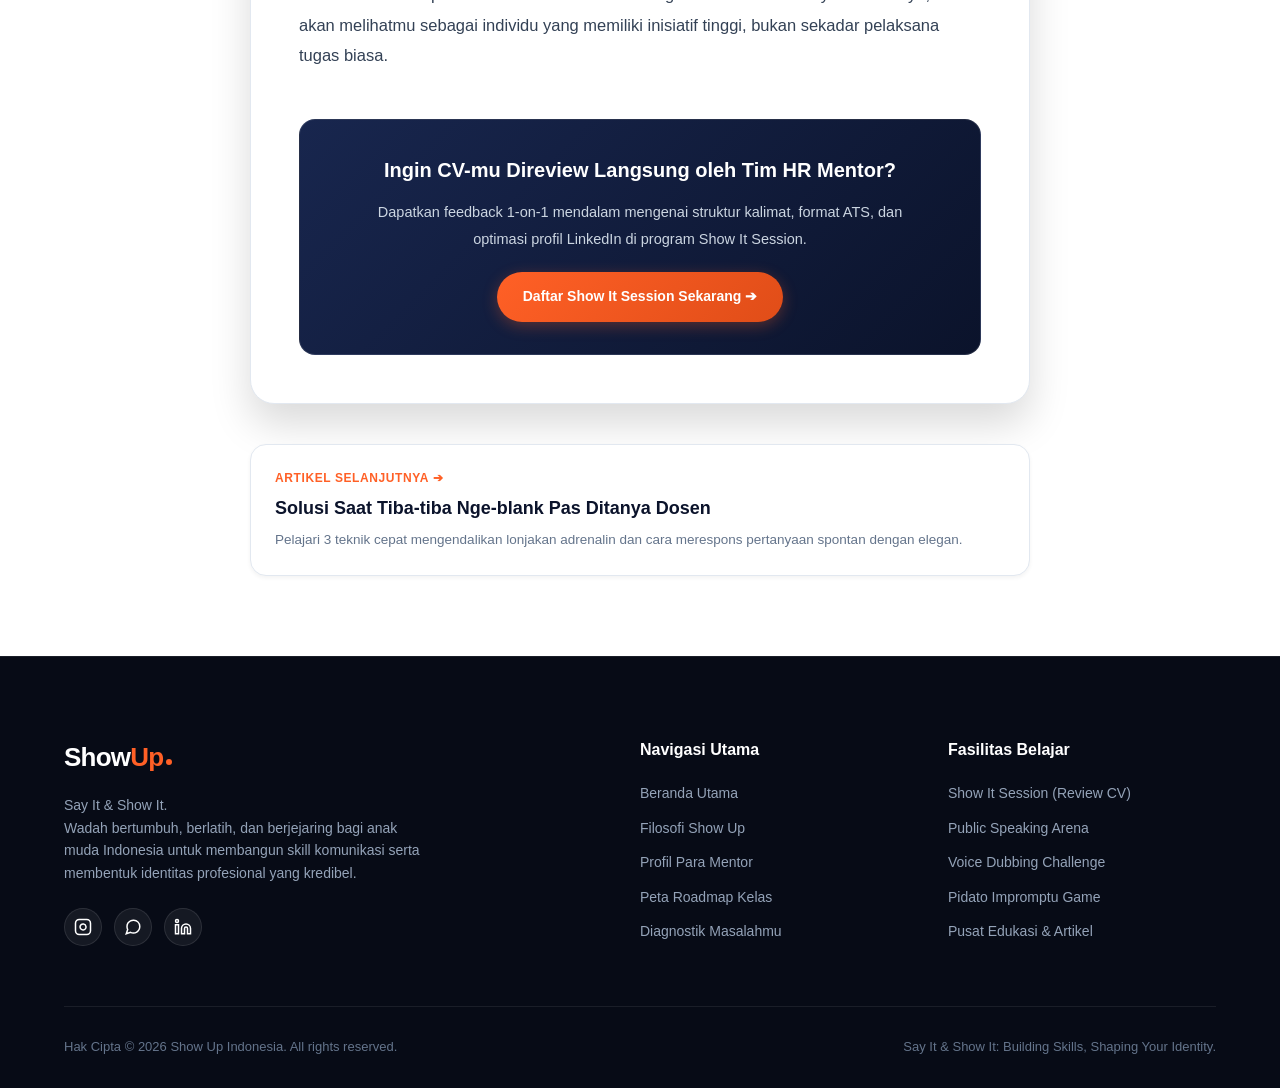
==== commit 486f86a8: "jawasada" ====
--- a/artikel-cv.html
+++ b/artikel-cv.html
@@ -317,18 +317,7 @@
     <a href="index.html#komunitas" onclick="toggleMobileMenu()">Komunitas</a>
   </div>
 
-  <!-- Breadcrumb Bar -->
-  <div class="breadcrumb-bar">
-    <div class="wrap">
-      <ul class="breadcrumb-list">
-        <li><a href="index.html">🏠 Beranda</a></li>
-        <li class="breadcrumb-sep">/</li>
-        <li><a href="index.html#artikel">📚 Artikel & Edukasi</a></li>
-        <li class="breadcrumb-sep">/</li>
-        <li class="breadcrumb-current">Cara Nulis Pengalaman Organisasi di CV</li>
-      </ul>
-    </div>
-  </div>
+
 
   <!-- Hero Header Background -->
   <div class="article-page-header">
--- a/css/showup-global.css
+++ b/css/showup-global.css
@@ -1,61 +1,53 @@
 /* ==========================================================================
-   SHOW UP — SAY IT & SHOW IT
-   MASTER DESIGN SYSTEM & GLOBAL STYLESHEET
+   SHOW UP GLOBAL DESIGN SYSTEM & STYLESHEET
    ========================================================================== */
 
-@import url('https://fonts.googleapis.com/css2?family=Manrope:wght@600;700;800&family=Plus+Jakarta+Sans:wght@400;500;600;700;800&display=swap');
-
+/* --------------------------------------------------------------------------
+   1. CSS CUSTOM PROPERTIES (DESIGN TOKENS)
+   -------------------------------------------------------------------------- */
 :root {
-  /* Brand Palette */
-  --navy-950: #070B16;
+  /* Brand Color Palette */
   --navy-900: #0B132B;
-  --navy-800: #141E3C;
-  --navy-700: #1E2B4F;
-  --navy-600: #334155;
+  --navy-800: #111C3A;
+  --navy-700: #18264E;
+  --navy-600: #1E3A8A;
   
   --orange-500: #FF6026;
-  --orange-600: #E64F17;
-  --orange-400: #FF7D4D;
-  --orange-soft: rgba(255, 96, 38, 0.12);
-  --orange-glow: rgba(255, 96, 38, 0.35);
+  --orange-600: #E04D18;
+  --orange-soft: rgba(255, 96, 38, 0.1);
+  --orange-glow: rgba(255, 96, 38, 0.25);
 
   --emerald-500: #10B981;
-  --emerald-soft: rgba(16, 185, 129, 0.12);
   --blue-500: #3B82F6;
-  --blue-soft: rgba(59, 130, 246, 0.12);
-  --amber-500: #F59E0B;
-  --red-500: #EF4444;
-
-  /* Surfaces & Text */
-  --bg-white: #FFFFFF;
+
+  /* Neutral Colors */
+  --bg-dark: #0B132B;
   --bg-slate: #F8FAFC;
-  --bg-slate-card: #F1F5F9;
-  --text-main: #0F172A;
+  --text-main: #1E293B;
   --text-muted: #64748B;
-  --text-light: #94A3B8;
   --border-light: #E2E8F0;
-  --border-subtle: #F1F5F9;
+  --white: #FFFFFF;
+
+  /* Radii */
+  --radius-sm: 8px;
+  --radius-md: 12px;
+  --radius-lg: 16px;
+  --radius-xl: 24px;
+  --radius-full: 9999px;
 
   /* Shadows */
-  --shadow-sm: 0 2px 8px rgba(15, 23, 42, 0.04);
-  --shadow-md: 0 10px 25px -5px rgba(15, 23, 42, 0.06), 0 8px 10px -6px rgba(15, 23, 42, 0.04);
-  --shadow-lg: 0 20px 40px -15px rgba(15, 23, 42, 0.08), 0 0 1px rgba(15, 23, 42, 0.1);
-  --shadow-xl: 0 25px 50px -12px rgba(15, 23, 42, 0.15);
-  --shadow-orange: 0 10px 25px -4px var(--orange-glow);
-
-  /* Radius */
-  --radius-sm: 8px;
-  --radius-md: 14px;
-  --radius-lg: 20px;
-  --radius-xl: 28px;
-  --radius-full: 9999px;
-
-  /* Transitions */
-  --ease-spring: cubic-bezier(0.16, 1, 0.3, 1);
-  --transition: all 0.25s cubic-bezier(0.4, 0, 0.2, 1);
-}
-
-/* Base Reset */
+  --shadow-sm: 0 2px 4px rgba(0, 0, 0, 0.05);
+  --shadow-md: 0 4px 12px rgba(0, 0, 0, 0.08);
+  --shadow-lg: 0 10px 25px rgba(0, 0, 0, 0.1);
+  --shadow-xl: 0 20px 40px rgba(0, 0, 0, 0.15);
+
+  /* Animations & Transitions */
+  --transition: all 0.3s cubic-bezier(0.4, 0, 0.2, 1);
+}
+
+/* --------------------------------------------------------------------------
+   2. BASE RESET & TYPOGRAPHY
+   -------------------------------------------------------------------------- */
 *, *::before, *::after {
   box-sizing: border-box;
   margin: 0;
@@ -68,8 +60,8 @@
 }
 
 body {
-  font-family: 'Plus Jakarta Sans', -apple-system, BlinkMacSystemFont, sans-serif;
-  background-color: var(--bg-white);
+  font-family: 'Plus Jakarta Sans', -apple-system, BlinkMacSystemFont, 'Segoe UI', Roboto, Helvetica, Arial, sans-serif;
+  background-color: #FFFFFF;
   color: var(--text-main);
   line-height: 1.6;
   -webkit-font-smoothing: antialiased;
@@ -77,254 +69,121 @@
   overflow-x: hidden;
 }
 
-h1, h2, h3, h4, h5, h6 {
-  font-family: 'Manrope', 'Plus Jakarta Sans', sans-serif;
-  font-weight: 800;
-  color: var(--navy-900);
-  line-height: 1.25;
-  letter-spacing: -0.025em;
-}
-
 a {
   color: inherit;
   text-decoration: none;
-  transition: var(--transition);
-}
-
-button, input, select, textarea {
+}
+
+button {
   font-family: inherit;
 }
 
-img {
-  max-width: 100%;
-  display: block;
-}
-
-/* Layout Containers */
+/* --------------------------------------------------------------------------
+   3. LAYOUT CONTAINERS & SECTIONS
+   -------------------------------------------------------------------------- */
 .wrap {
-  width: min(1180px, calc(100% - 48px));
+  max-width: 1200px;
   margin: 0 auto;
+  padding: 0 24px;
 }
 
 .section {
-  padding: 90px 0;
-  position: relative;
+  padding: 80px 0;
 }
 
 .section-head {
   text-align: center;
   max-width: 680px;
-  margin: 0 auto 50px;
+  margin: 0 auto 50px auto;
 }
 
 .section-head h2 {
   font-size: clamp(28px, 4vw, 40px);
-  margin-bottom: 14px;
+  font-weight: 800;
   color: var(--navy-900);
+  margin: 10px 0;
+  letter-spacing: -0.02em;
 }
 
 .section-head p {
   color: var(--text-muted);
-  font-size: clamp(15px, 1.8vw, 17px);
-  line-height: 1.7;
-}
-
-/* Section Tags / Badges */
-.section-tag, .badge-pill {
-  display: inline-flex;
-  align-items: center;
-  gap: 8px;
-  background: var(--orange-soft);
-  color: var(--orange-500);
-  font-size: 12px;
-  font-weight: 800;
-  letter-spacing: 0.08em;
-  text-transform: uppercase;
-  padding: 6px 16px;
-  border-radius: var(--radius-full);
-  margin-bottom: 16px;
-  border: 1px solid rgba(255, 96, 38, 0.2);
-}
-
-.section-tag.blue, .badge-pill.blue {
-  background: var(--blue-soft);
-  color: var(--blue-500);
-  border-color: rgba(59, 130, 246, 0.2);
-}
-
-.section-tag.emerald, .badge-pill.emerald {
-  background: var(--emerald-soft);
-  color: var(--emerald-500);
-  border-color: rgba(16, 185, 129, 0.2);
-}
-
-/* ==========================================================================
-   BUTTONS SYSTEM
-   ========================================================================== */
-.btn {
-  display: inline-flex;
-  align-items: center;
-  justify-content: center;
-  gap: 10px;
-  padding: 13px 26px;
-  font-weight: 700;
-  font-size: 14.5px;
-  border-radius: var(--radius-full);
-  border: 0;
-  cursor: pointer;
-  transition: var(--transition);
-  white-space: nowrap;
-  position: relative;
-  overflow: hidden;
-  text-decoration: none;
-}
-
-.btn-orange {
-  background: linear-gradient(135deg, var(--orange-500), var(--orange-600));
-  color: #FFFFFF !important;
-  box-shadow: var(--shadow-orange);
-}
-
-.btn-orange:hover {
-  transform: translateY(-2px);
-  box-shadow: 0 14px 30px -4px var(--orange-glow);
-  background: linear-gradient(135deg, var(--orange-400), var(--orange-500));
-}
-
-.btn-navy {
-  background: var(--navy-900);
-  color: #FFFFFF !important;
-  box-shadow: var(--shadow-md);
-}
-
-.btn-navy:hover {
-  background: var(--navy-800);
-  transform: translateY(-2px);
-  box-shadow: var(--shadow-lg);
-}
-
-.btn-outline-white {
-  background: rgba(255, 255, 255, 0.08);
-  color: #FFFFFF !important;
-  border: 1px solid rgba(255, 255, 255, 0.2);
-  backdrop-filter: blur(8px);
-}
-
-.btn-outline-white:hover {
-  background: rgba(255, 255, 255, 0.16);
-  border-color: rgba(255, 255, 255, 0.4);
-  transform: translateY(-2px);
-}
-
-.btn-outline-navy {
-  background: transparent;
-  color: var(--navy-900) !important;
-  border: 1.5px solid var(--border-light);
-}
-
-.btn-outline-navy:hover {
-  border-color: var(--navy-900);
-  background: var(--bg-slate);
-}
-
-.btn-sm {
-  padding: 8px 18px;
-  font-size: 13px;
-  border-radius: var(--radius-full);
-}
-
-.btn-icon {
-  display: inline-flex;
-  align-items: center;
-  gap: 8px;
-}
-
-/* ==========================================================================
-   GLOBAL NAVBAR
-   ========================================================================== */
+  font-size: 16px;
+  line-height: 1.6;
+}
+
+/* --------------------------------------------------------------------------
+   4. HEADER & NAVBAR
+   -------------------------------------------------------------------------- */
 .nav-wrapper {
-  background: rgba(255, 255, 255, 0.92);
-  backdrop-filter: blur(16px);
-  -webkit-backdrop-filter: blur(16px);
   position: sticky;
   top: 0;
   z-index: 1000;
-  border-bottom: 1px solid var(--border-light);
+  background: #FFFFFF;
+  backdrop-filter: blur(12px);
+  -webkit-backdrop-filter: blur(12px);
+  border-bottom: 1px solid rgba(255, 255, 255, 0.1);
   transition: var(--transition);
 }
 
 .nav {
-  height: 82px;
   display: flex;
   align-items: center;
   justify-content: space-between;
-  gap: 24px;
+  height: 76px;
 }
 
 .brand {
   display: flex;
   align-items: center;
-  gap: 10px;
-  font-family: 'Manrope', sans-serif;
   font-weight: 800;
   font-size: 24px;
-  color: var(--navy-900);
-  letter-spacing: -0.04em;
-  text-decoration: none;
+  color: #000000;
+  letter-spacing: -0.03em;
+}
+
+.brand .accent {
+  color: var(--orange-500);
 }
 
 .brand-dot {
-  width: 9px;
-  height: 9px;
-  background: var(--orange-500);
+  width: 6px;
+  height: 6px;
+  background-color: var(--orange-500);
   border-radius: 50%;
   display: inline-block;
-  box-shadow: 0 0 10px var(--orange-500);
-}
-
-.brand span.accent {
-  color: var(--orange-500);
+  margin-left: 3px;
+  margin-top: 8px;
 }
 
 .navlinks {
   display: flex;
+  align-items: center;
   gap: 28px;
-  align-items: center;
 }
 
 .navlinks a {
-  font-size: 14.5px;
+  color: #000000;
+  font-size: 14px;
+  font-weight: 500;
+  transition: var(--transition);
+  position: relative;
+}
+
+.navlinks a:hover,
+.navlinks a.active {
+  color: #000000;
   font-weight: 600;
-  color: var(--navy-600);
-  position: relative;
-  padding: 6px 0;
-  text-decoration: none;
-}
-
-.navlinks a::after {
+}
+
+.navlinks a.active::after {
   content: '';
   position: absolute;
-  bottom: 0;
+  bottom: -6px;
   left: 0;
-  width: 0;
-  height: 2.5px;
+  width: 100%;
+  height: 2px;
   background: var(--orange-500);
-  border-radius: 2px;
-  transition: width 0.25s ease;
-}
-
-.navlinks a:hover {
-  color: var(--navy-900);
-}
-
-.navlinks a:hover::after,
-.navlinks a.active::after {
-  width: 100%;
-}
-
-.navlinks a.active {
-  color: var(--orange-500);
-  font-weight: 700;
+  border-radius: var(--radius-full);
 }
 
 .nav-right {
@@ -337,91 +196,82 @@
   width: 40px;
   height: 40px;
   border-radius: 50%;
-  display: grid;
-  place-items: center;
-  color: var(--navy-600);
-  background: var(--bg-slate);
-  border: 1px solid var(--border-light);
-  transition: var(--transition);
-  text-decoration: none;
+  display: flex;
+  align-items: center;
+  justify-content: center;
+  background: rgba(255, 255, 255, 0.08);
+  color: #000000;
+  border: 1px solid rgba(255, 255, 255, 0.15);
+  transition: var(--transition);
 }
 
 .icon-btn:hover {
-  color: var(--navy-900);
-  background: #FFFFFF;
-  border-color: var(--text-light);
+  background: rgba(255, 255, 255, 0.2);
   transform: translateY(-2px);
-  box-shadow: var(--shadow-sm);
-}
-
-.icon-btn.wa-btn {
+}
+
+.icon-btn.wa-btn:hover {
+  background: rgba(37, 211, 102, 0.2);
   color: #25D366;
-}
-
-.icon-btn.wa-btn:hover {
-  background: rgba(37, 211, 102, 0.1);
-  border-color: #25D366;
+  border-color: rgba(37, 211, 102, 0.4);
 }
 
 .game-btn {
-  background: linear-gradient(135deg, var(--orange-500), #FF4500);
-  color: #FFFFFF !important;
-  padding: 9px 18px;
+  display: flex;
+  align-items: center;
+  gap: 8px;
+  padding: 8px 18px;
   border-radius: var(--radius-full);
+  background: linear-gradient(135deg, var(--orange-500), var(--orange-600));
+  color: #FFFFFF;
+  border: none;
+  font-weight: 700;
   font-size: 13.5px;
-  font-weight: 700;
-  display: inline-flex;
-  align-items: center;
-  gap: 8px;
-  border: 0;
   cursor: pointer;
   box-shadow: 0 4px 15px rgba(255, 96, 38, 0.3);
   transition: var(--transition);
-  text-decoration: none;
 }
 
 .game-btn:hover {
   transform: translateY(-2px);
-  box-shadow: 0 8px 22px rgba(255, 96, 38, 0.45);
+  box-shadow: 0 6px 20px rgba(255, 96, 38, 0.45);
 }
 
 .pulse-dot {
   width: 8px;
   height: 8px;
+  border-radius: 50%;
   background: #FFFFFF;
-  border-radius: 50%;
-  display: inline-block;
-  animation: pulse-glow 1.6s infinite;
-}
-
-@keyframes pulse-glow {
-  0% { transform: scale(0.95); opacity: 1; }
-  50% { transform: scale(1.4); opacity: 0.6; }
-  100% { transform: scale(0.95); opacity: 1; }
+  animation: pulse-ring 1.5s infinite;
+}
+
+@keyframes pulse-ring {
+  0% { transform: scale(0.9); opacity: 1; }
+  50% { transform: scale(1.3); opacity: 0.6; }
+  100% { transform: scale(0.9); opacity: 1; }
 }
 
 .mobile-toggle {
   display: none;
   background: transparent;
-  border: 0;
-  color: var(--navy-900);
+  border: none;
+  color: #FFFFFF;
   cursor: pointer;
-  padding: 6px;
-}
-
-/* Mobile Navigation Menu */
+  padding: 4px;
+}
+
+/* Mobile Menu Drawer */
 #mobile-menu {
   display: none;
   position: fixed;
-  top: 82px;
+  top: 76px;
   left: 0;
   width: 100%;
-  background: #FFFFFF;
-  border-bottom: 1px solid var(--border-light);
-  box-shadow: var(--shadow-xl);
-  padding: 24px;
+  background: var(--navy-900);
+  padding: 20px 24px;
   flex-direction: column;
   gap: 16px;
+  border-bottom: 1px solid rgba(255, 255, 255, 0.1);
   z-index: 999;
 }
 
@@ -430,12 +280,11 @@
 }
 
 #mobile-menu a {
-  font-size: 16px;
-  font-weight: 600;
-  color: var(--navy-900);
-  padding: 10px 0;
-  border-bottom: 1px solid var(--border-subtle);
-  text-decoration: none;
+  color: #CBD5E1;
+  font-size: 15px;
+  font-weight: 500;
+  padding: 8px 0;
+
 }
 
 #mobile-menu a.active {
@@ -443,227 +292,227 @@
   font-weight: 700;
 }
 
-/* ==========================================================================
-   BREADCRUMB COMPONENT
-   ========================================================================== */
-.breadcrumb-bar {
-  background: var(--bg-slate);
-  border-bottom: 1px solid var(--border-light);
-  padding: 14px 0;
-  font-size: 13.5px;
-}
-
-.breadcrumb-list {
-  display: flex;
-  align-items: center;
+/* --------------------------------------------------------------------------
+   5. BUTTONS & BADGES
+   -------------------------------------------------------------------------- */
+.btn {
+  display: inline-flex;
+  align-items: center;
+  justify-content: center;
   gap: 8px;
-  list-style: none;
-  color: var(--text-muted);
-  flex-wrap: wrap;
-}
-
-.breadcrumb-list a {
-  color: var(--navy-600);
-  font-weight: 500;
-}
-
-.breadcrumb-list a:hover {
+  padding: 12px 26px;
+  border-radius: var(--radius-full);
+  font-weight: 700;
+  font-size: 14px;
+  cursor: pointer;
+  transition: var(--transition);
+  text-align: center;
+  border: none;
+}
+
+.btn-orange {
+  background: linear-gradient(135deg, var(--orange-500), var(--orange-600));
+  color: #FFFFFF;
+  box-shadow: 0 4px 15px rgba(255, 96, 38, 0.3);
+}
+
+.btn-orange:hover {
+  transform: translateY(-2px);
+  box-shadow: 0 8px 22px rgba(255, 96, 38, 0.45);
+}
+
+.btn-outline-white {
+  background: transparent;
+  border: 1.5px solid rgba(255, 255, 255, 0.3);
+  color: #FFFFFF;
+}
+
+.btn-outline-white:hover {
+  border-color: #FFFFFF;
+  background: rgba(255, 255, 255, 0.1);
+  transform: translateY(-2px);
+}
+
+.btn-outline-navy {
+  background: transparent;
+  border: 1.5px solid var(--navy-900);
+  color: var(--navy-900);
+}
+
+.btn-outline-navy:hover {
+  background: var(--navy-900);
+  color: #FFFFFF;
+}
+
+.section-tag {
+  display: inline-block;
+  padding: 6px 14px;
+  border-radius: var(--radius-full);
+  font-size: 12px;
+  font-weight: 700;
+  letter-spacing: 0.05em;
+  text-transform: uppercase;
+  margin-bottom: 14px;
+  background: var(--orange-soft);
   color: var(--orange-500);
-}
-
-.breadcrumb-sep {
-  color: var(--text-light);
-  font-size: 12px;
-}
-
-.breadcrumb-current {
-  color: var(--navy-900);
+  border: 1px solid rgba(255, 96, 38, 0.2);
+}
+
+.section-tag.blue {
+  background: rgba(59, 130, 246, 0.1);
+  color: var(--blue-500);
+  border-color: rgba(59, 130, 246, 0.2);
+}
+
+.badge-pill {
+  display: inline-block;
+  padding: 4px 10px;
+  border-radius: var(--radius-full);
+  font-size: 11px;
   font-weight: 700;
-  max-width: 320px;
-  white-space: nowrap;
-  overflow: hidden;
-  text-overflow: ellipsis;
-}
-
-/* ==========================================================================
-   GAME DRAWER
-   ========================================================================== */
+  background: var(--orange-soft);
+  color: var(--orange-500);
+}
+
+.badge-pill.blue {
+  background: rgba(59, 130, 246, 0.1);
+  color: var(--blue-500);
+}
+
+.badge-pill.emerald {
+  background: rgba(16, 185, 129, 0.1);
+  color: var(--emerald-500);
+}
+
+/* --------------------------------------------------------------------------
+   6. GAME ARENA SLIDE-OUT DRAWER
+   -------------------------------------------------------------------------- */
 #game-drawer {
   position: fixed;
   top: 0;
-  right: -420px;
-  width: min(390px, 90vw);
+  right: -400px;
+  width: 360px;
   height: 100vh;
-  background: #0B132B;
-  box-shadow: -10px 0 35px rgba(0, 0, 0, 0.45);
+  background: var(--navy-900);
   z-index: 2000;
-  transition: right 0.35s cubic-bezier(0.16, 1, 0.3, 1);
-  padding: 30px 24px;
+  transition: var(--transition);
+  padding: 28px 24px;
+  display: flex;
+  flex-direction: column;
+  gap: 20px;
+  box-shadow: -10px 0 30px rgba(0, 0, 0, 0.5);
+  border-left: 1px solid rgba(255, 255, 255, 0.1);
   overflow-y: auto;
-  box-sizing: border-box;
-  color: #FFFFFF;
+}
+
+#game-drawer.open {
+  right: 0;
+}
+
+.game-drawer-header {
+  display: flex;
+  justify-content: space-between;
+  align-items: center;
+  border-bottom: 1px solid rgba(255, 255, 255, 0.1);
+  padding-bottom: 16px;
+}
+
+.game-card-link {
+  text-decoration: none;
+  display: block;
+}
+
+.game-card-item {
+  background: rgba(255, 255, 255, 0.04);
+  padding: 18px;
+  border-radius: var(--radius-md);
+  border: 1px solid rgba(255, 255, 255, 0.08);
+  transition: var(--transition);
+}
+
+.game-card-item:hover {
+  background: rgba(255, 255, 255, 0.08);
+  transform: translateX(-4px);
 }
 
 #game-backdrop {
-  display: none;
   position: fixed;
   top: 0;
   left: 0;
-  width: 100%;
-  height: 100%;
-  background: rgba(7, 11, 22, 0.65);
+  width: 100vw;
+  height: 100vh;
+  background: rgba(0, 0, 0, 0.6);
   backdrop-filter: blur(4px);
   z-index: 1999;
-}
-
-.game-drawer-header {
-  display: flex;
-  justify-content: space-between;
-  align-items: center;
-  border-bottom: 1px solid rgba(255, 255, 255, 0.1);
-  padding-bottom: 20px;
-  margin-bottom: 24px;
-}
-
-.game-card-link {
-  text-decoration: none;
-  display: block;
-  margin-bottom: 14px;
-}
-
-.game-card-item {
-  background: rgba(255, 255, 255, 0.05);
-  border: 1px solid rgba(255, 255, 255, 0.1);
-  border-radius: var(--radius-md);
-  padding: 16px;
-  transition: var(--transition);
-}
-
-.game-card-item:hover {
-  background: rgba(255, 255, 255, 0.1);
-  transform: translateY(-2px);
-  border-color: var(--orange-500);
-}
-
-/* ==========================================================================
-   GAME ARENA UNIFIED TOPBAR (FOR GAME PAGES)
-   ========================================================================== */
-.game-topbar {
-  width: 100%;
-  background: rgba(11, 19, 43, 0.85);
-  backdrop-filter: blur(14px);
-  -webkit-backdrop-filter: blur(14px);
-  border-bottom: 1px solid rgba(255, 255, 255, 0.1);
-  position: sticky;
-  top: 0;
-  z-index: 1000;
-  padding: 14px 0;
-}
-
-.game-topbar-inner {
-  display: flex;
-  align-items: center;
-  justify-content: space-between;
-  gap: 16px;
-  flex-wrap: wrap;
-}
-
-.game-switcher-tabs {
-  display: flex;
-  align-items: center;
-  background: rgba(0, 0, 0, 0.35);
-  padding: 4px;
-  border-radius: var(--radius-full);
-  border: 1px solid rgba(255, 255, 255, 0.1);
-  gap: 4px;
-}
-
-.game-tab-btn {
-  padding: 8px 16px;
-  font-size: 13px;
-  font-weight: 700;
+  opacity: 0;
+  pointer-events: none;
+  transition: var(--transition);
+}
+
+#game-backdrop.open {
+  opacity: 1;
+  pointer-events: auto;
+}
+
+/* --------------------------------------------------------------------------
+   7. GLOBAL FOOTER
+   -------------------------------------------------------------------------- */
+.footer {
+  background: #070B16;
   color: #94A3B8;
-  border-radius: var(--radius-full);
-  text-decoration: none;
-  transition: var(--transition);
-  display: inline-flex;
-  align-items: center;
-  gap: 6px;
-  white-space: nowrap;
-}
-
-.game-tab-btn:hover {
-  color: #FFFFFF;
-}
-
-.game-tab-btn.active {
-  background: linear-gradient(135deg, var(--orange-500), var(--orange-600));
-  color: #FFFFFF;
-  box-shadow: 0 4px 15px var(--orange-glow);
-}
-
-/* ==========================================================================
-   GLOBAL FOOTER
-   ========================================================================== */
-.footer {
-  background: var(--navy-950);
-  color: #FFFFFF;
-  padding: 80px 0 35px;
-  position: relative;
+  padding: 80px 0 30px 0;
   border-top: 1px solid rgba(255, 255, 255, 0.08);
 }
 
 .footer-top {
   display: grid;
-  grid-template-columns: 2fr 1.2fr 1.2fr;
-  gap: 60px;
+  grid-template-columns: 2fr 1fr 1fr;
+  gap: 40px;
   margin-bottom: 60px;
 }
 
-.footer-brand-col .brand {
-  color: #FFFFFF;
-  font-size: 26px;
-  margin-bottom: 16px;
+.footer-brand-col {
+  display: flex;
+  flex-direction: column;
+  gap: 16px;
 }
 
 .footer-desc {
+  font-size: 14px;
+  line-height: 1.6;
   color: #94A3B8;
-  font-size: 14.5px;
-  line-height: 1.7;
-  max-width: 380px;
-  margin-bottom: 24px;
+  max-width: 360px;
 }
 
 .social-links {
   display: flex;
   gap: 12px;
+  margin-top: 8px;
 }
 
 .social-circle {
-  width: 42px;
-  height: 42px;
+  width: 38px;
+  height: 38px;
   border-radius: 50%;
   background: rgba(255, 255, 255, 0.06);
-  border: 1px solid rgba(255, 255, 255, 0.12);
-  display: grid;
-  place-items: center;
-  color: #CBD5E1;
-  transition: var(--transition);
-  text-decoration: none;
+  color: #FFFFFF;
+  display: flex;
+  align-items: center;
+  justify-content: center;
+  border: 1px solid rgba(255, 255, 255, 0.1);
+  transition: var(--transition);
 }
 
 .social-circle:hover {
   background: var(--orange-500);
   border-color: var(--orange-500);
-  color: #FFFFFF;
-  transform: translateY(-3px);
-  box-shadow: 0 8px 18px var(--orange-glow);
+  transform: translateY(-2px);
 }
 
 .footer-nav-col h4 {
-  font-size: 17px;
+  color: #FFFFFF;
+  font-size: 16px;
   font-weight: 700;
-  color: #FFFFFF;
   margin-bottom: 20px;
 }
 
@@ -676,67 +525,52 @@
 .footer-links-list a {
   color: #94A3B8;
   font-size: 14px;
-  text-decoration: none;
-  transition: var(--transition);
-  display: inline-flex;
-  align-items: center;
-  gap: 6px;
+  transition: var(--transition);
 }
 
 .footer-links-list a:hover {
-  color: var(--orange-400);
-  transform: translateX(4px);
+  color: #FFFFFF;
+  transform: translateX(3px);
 }
 
 .footer-bottom {
+  border-top: 1px solid rgba(255, 255, 255, 0.08);
+  padding-top: 30px;
   display: flex;
   justify-content: space-between;
   align-items: center;
-  border-top: 1px solid rgba(255, 255, 255, 0.08);
-  padding-top: 28px;
-  font-size: 13.5px;
+  flex-wrap: wrap;
+  gap: 16px;
+  font-size: 13px;
   color: #64748B;
-  flex-wrap: wrap;
-  gap: 14px;
-}
-
-/* ==========================================================================
-   RESPONSIVE DESIGN RULES
-   ========================================================================== */
-@media (max-width: 960px) {
+}
+
+/* --------------------------------------------------------------------------
+   8. MEDIA QUERIES (RESPONSIVE DESIGN)
+   -------------------------------------------------------------------------- */
+@media (max-width: 992px) {
   .navlinks {
     display: none;
   }
+
   .mobile-toggle {
     display: block;
   }
+
   .footer-top {
     grid-template-columns: 1fr;
-    gap: 40px;
+    gap: 36px;
   }
-  .game-topbar-inner {
-    justify-content: center;
+}
+
+@media (max-width: 576px) {
+  #game-drawer {
+    width: 100%;
+    right: -100%;
   }
-}
-
-@media (max-width: 640px) {
-  .section {
-    padding: 60px 0;
-  }
-  .wrap {
-    width: calc(100% - 32px);
-  }
+
   .footer-bottom {
     flex-direction: column;
     text-align: center;
   }
-  .game-switcher-tabs {
-    flex-direction: column;
-    width: 100%;
-    border-radius: var(--radius-md);
-  }
-  .game-tab-btn {
-    width: 100%;
-    justify-content: center;
-  }
-}
+}
